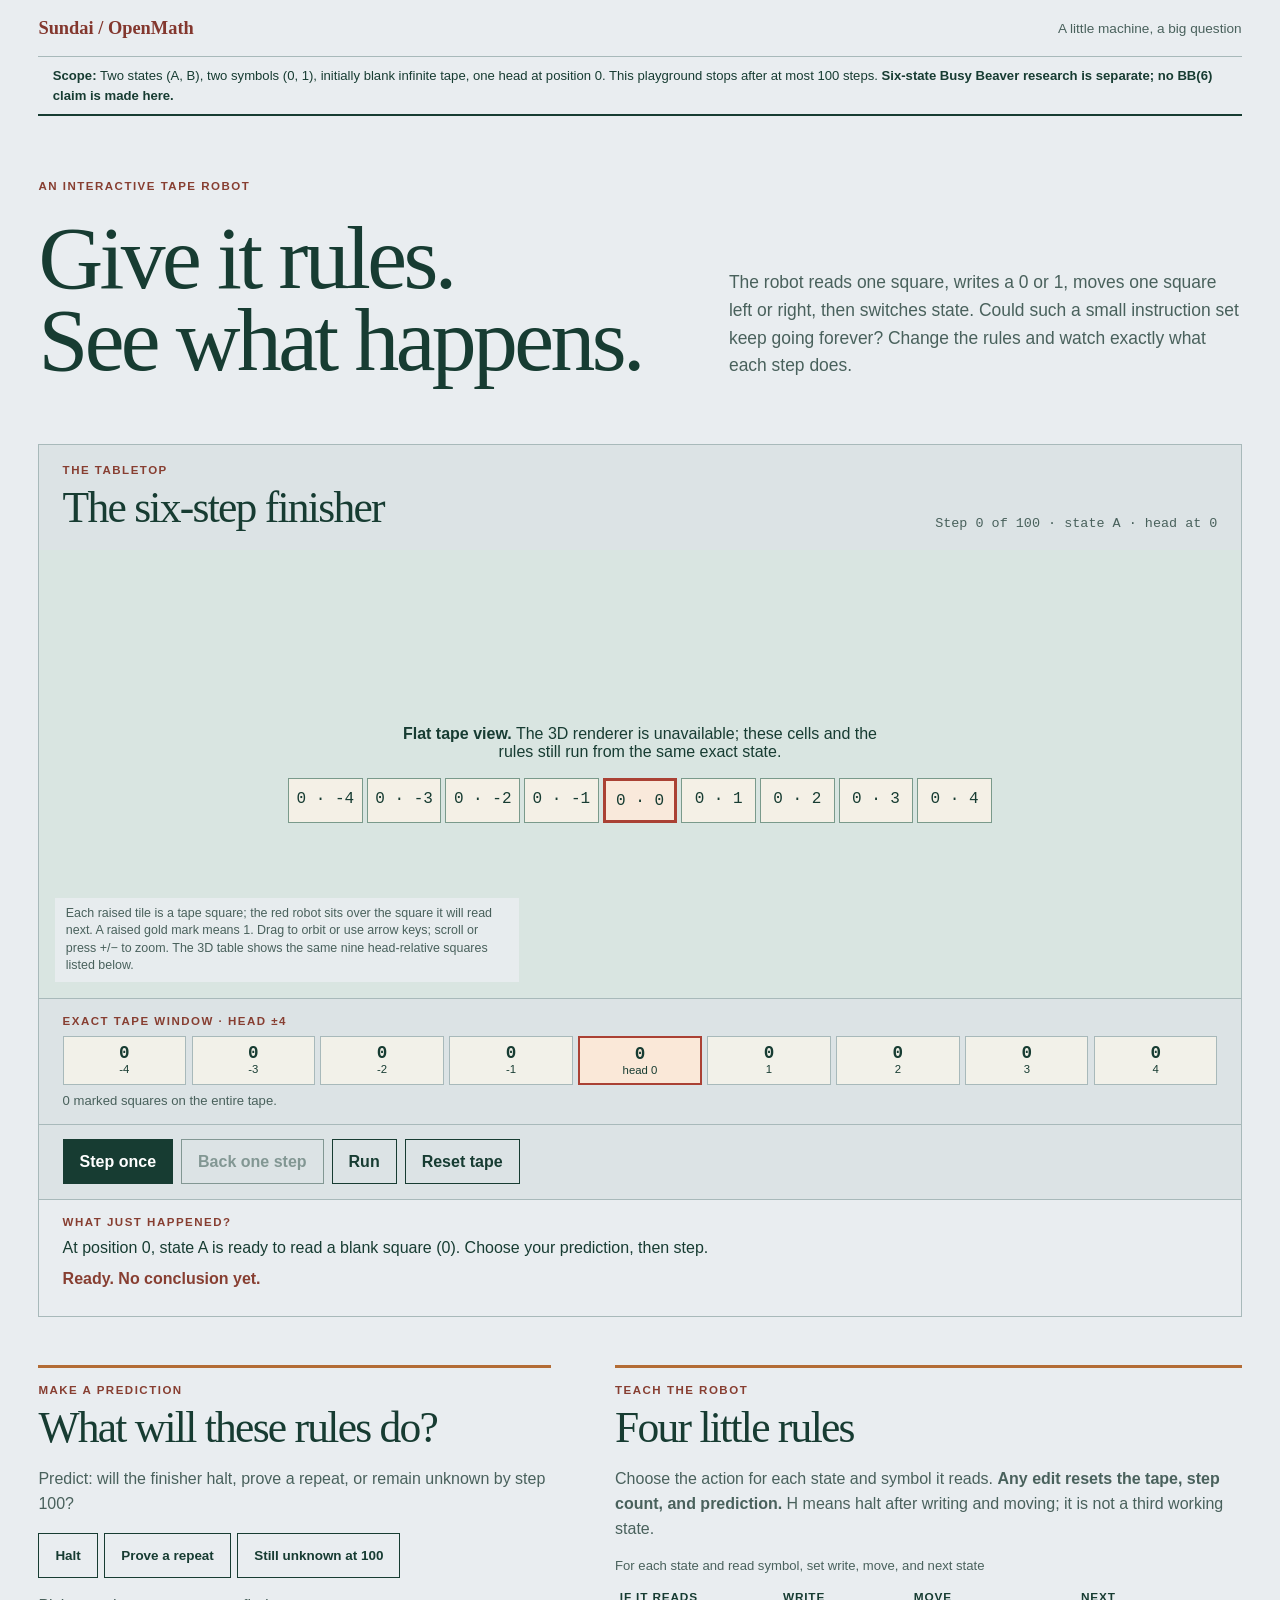
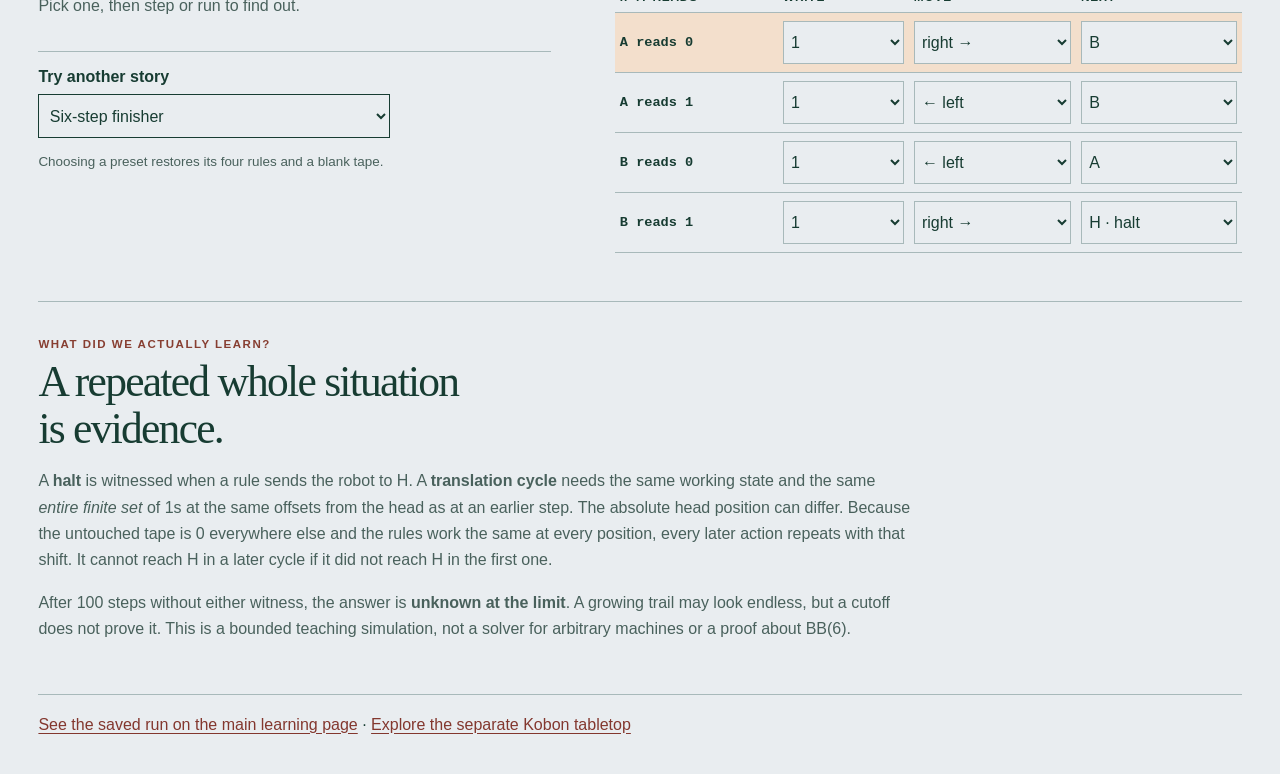
==== site/beaver.html @ aacbca48 "Publish reviewed offline math playground source" ====
<!doctype html>
<html lang="en">
<head>
  <meta charset="utf-8">
  <meta name="viewport" content="width=device-width, initial-scale=1">
  <meta name="color-scheme" content="light">
  <meta name="description" content="An offline, editable two-state Busy Beaver tape robot on a real Three.js tabletop, with exact step-by-step explanations.">
  <title>Busy Beaver · teach a tape robot</title>
  <link rel="stylesheet" href="beaver.css">
</head>
<body>
  <a class="skip" href="#workbench">Skip to the robot</a>
  <main>
    <header class="masthead"><a href="index.html">Sundai / OpenMath</a><span>A little machine, a big question</span></header>
    <div class="scope" role="note"><strong>Scope:</strong> Two states (A, B), two symbols (0, 1), initially blank infinite tape, one head at position 0. This playground stops after at most 100 steps. <strong>Six-state Busy Beaver research is separate; no BB(6) claim is made here.</strong></div>
    <section class="intro" aria-labelledby="pageTitle">
      <p class="eyebrow">An interactive tape robot</p>
      <h1 id="pageTitle">Give it rules.<br>See what happens.</h1>
      <p>The robot reads one square, writes a 0 or 1, moves one square left or right, then switches state. Could such a small instruction set keep going forever? Change the rules and watch exactly what each step does.</p>
    </section>
    <section id="workbench" class="workbench" aria-label="Tape robot workbench">
      <div class="scene-heading"><div><p class="eyebrow">The tabletop</p><h2 id="presetTitle">The six-step finisher</h2></div><p id="stepReadout" class="step-readout" aria-live="polite">Step 0 of 100 · state A · head at 0</p></div>
      <div class="scene"><div id="stage" class="stage" role="img" tabindex="0" aria-label="Three-dimensional tape robot on a tabletop; use arrow keys to orbit or +/− to zoom; the accessible tape immediately below shows exact cell positions"><div id="flatStage" class="flat-stage" role="region" aria-label="Scrollable flat tape window" tabindex="0" hidden><p><strong>Flat tape view.</strong> The 3D renderer is unavailable; these cells and the rules still run from the same exact state.</p><div id="flatTape" class="flat-tape"></div></div><div id="robotBadge" class="robot-badge" aria-hidden="true">STATE A · NEXT 0</div></div><p id="viewNote" class="view-note">Each raised tile is a tape square; the red robot sits over the square it will read next. A raised gold mark means 1. Drag to orbit or use arrow keys; scroll or press +/− to zoom. The 3D table shows the same nine head-relative squares listed below.</p></div>
      <div class="semantic-tape"><p class="eyebrow">Exact tape window · head ±4</p><div id="tape" class="tape" role="group" aria-label="Nine tape squares around the head"></div><p id="tapeSummary" class="tape-summary">0 marked squares on the entire tape.</p></div>
      <div class="control-row" role="group" aria-label="Run controls"><button id="step" type="button">Step once</button><button id="back" type="button" disabled>Back one step</button><button id="run" type="button">Run</button><button id="reset" type="button">Reset tape</button></div>
      <div class="readout" aria-live="polite" aria-atomic="true"><p class="eyebrow">What just happened?</p><p id="narration">At position 0, state A is ready to read a blank square (0). Choose your prediction, then step.</p><p id="outcome" class="outcome">Ready. No conclusion yet.</p><div id="cycleCompare" class="cycle-compare" hidden><p><strong>Compare the whole situation, relative to the head</strong></p><div class="compare-row"><span id="previousLabel"></span><div id="previousTape" class="compare-tape"></div></div><div class="compare-row"><span id="currentLabel"></span><div id="currentTape" class="compare-tape"></div></div><p id="compareDetail"></p></div></div>
    </section>
    <section class="below" aria-label="Predict and edit">
      <div class="lesson"><p class="eyebrow">Make a prediction</p><h2>What will these rules do?</h2><p id="challenge">Predict: will the finisher halt, prove a repeat, or remain unknown by step 100?</p><div class="prediction" role="group" aria-label="Predict the result at or before step 100"><button type="button" data-predict="HALTED">Halt</button><button type="button" data-predict="NONHALTING_BY_TRANSLATION_CYCLE">Prove a repeat</button><button type="button" data-predict="UNKNOWN_AT_LIMIT">Still unknown at 100</button></div><p id="predictionFeedback" aria-live="polite">Pick one, then step or run to find out.</p>
        <div class="presets"><label for="preset">Try another story</label><select id="preset"><option value="halt">Six-step finisher</option><option value="cycle">Wandering blank tape</option><option value="unknown">Growing trail</option><option value="custom" disabled>My edited rules</option></select><p>Choosing a preset restores its four rules and a blank tape.</p></div>
      </div>
      <div class="editor"><p class="eyebrow">Teach the robot</p><h2>Four little rules</h2><p>Choose the action for each state and symbol it reads. <strong>Any edit resets the tape, step count, and prediction.</strong> H means halt after writing and moving; it is not a third working state.</p><div class="rule-table-wrap"><table id="rules"><caption>For each state and read symbol, set write, move, and next state</caption><thead><tr><th scope="col">If it reads</th><th scope="col">Write</th><th scope="col">Move</th><th scope="col">Next</th></tr></thead><tbody id="ruleRows"></tbody></table></div></div>
    </section>
    <section class="explanation" aria-labelledby="meaningTitle"><p class="eyebrow">What did we actually learn?</p><h2 id="meaningTitle">A repeated whole situation is evidence.</h2><p>A <strong>halt</strong> is witnessed when a rule sends the robot to H. A <strong>translation cycle</strong> needs the same working state and the same <em>entire finite set</em> of 1s at the same offsets from the head as at an earlier step. The absolute head position can differ. Because the untouched tape is 0 everywhere else and the rules work the same at every position, every later action repeats with that shift. It cannot reach H in a later cycle if it did not reach H in the first one.</p><p>After 100 steps without either witness, the answer is <strong>unknown at the limit</strong>. A growing trail may look endless, but a cutoff does not prove it. This is a bounded teaching simulation, not a solver for arbitrary machines or a proof about BB(6).</p></section>
    <footer><a href="index.html#busy-beaver">See the saved run on the main learning page</a> · <a href="3d.html">Explore the separate Kobon tabletop</a></footer>
  </main>
  <script src="beaver-core.js"></script>
  <script src="vendor/three.min.js"></script>
  <script src="beaver.js"></script>
</body>
</html>
---- site/beaver.css ----
:root{--paper:#e9edf0;--deep:#d8e0e4;--ink:#173c32;--soft:#49615c;--line:#a8b9ba;--red:#aa4134;--gold:#b36c35;--serif:Palatino,"Palatino Linotype",Georgia,serif;--body:Charter,"Iowan Old Style","Segoe UI",sans-serif;--mono:"SFMono-Regular",Consolas,monospace}
*{box-sizing:border-box}html{color:var(--ink);background:var(--paper);font-family:var(--body)}body{min-width:320px;margin:0}main{width:min(94vw,76rem);margin:auto}button,select{font:inherit;color:inherit}button{min-height:2.8rem;padding:.55rem 1rem;border:1px solid var(--ink);background:transparent;cursor:pointer;font-weight:700}button:hover:not(:disabled),button[aria-pressed=true]{color:var(--paper);background:var(--ink)}button:disabled{opacity:.45;cursor:not-allowed}button:focus-visible,select:focus-visible,a:focus-visible,.stage:focus-visible,.flat-stage:focus-visible{outline:3px solid var(--red);outline-offset:3px}a{color:#83372e;text-underline-offset:.18em}[hidden]{display:none!important}.skip{position:fixed;top:-5rem;z-index:10;padding:.7rem;background:var(--ink);color:white}.skip:focus{top:1rem}h1,h2{margin:0;font-family:var(--serif);font-weight:400;letter-spacing:-.04em}h1{font-size:clamp(3rem,7vw,6.2rem);line-height:.91}h2{font-size:clamp(1.75rem,3.4vw,2.8rem);line-height:1.08}.eyebrow{margin:0 0 .55rem;color:#873e31;font-size:.72rem;font-weight:800;letter-spacing:.13em;text-transform:uppercase}.masthead{display:flex;justify-content:space-between;gap:1rem;align-items:center;padding:1.1rem 0;border-bottom:1px solid var(--line)}.masthead a{font-family:var(--serif);font-size:1.15rem;font-weight:700;text-decoration:none}.masthead span{color:var(--soft);font-size:.85rem}.scope{position:sticky;top:0;z-index:5;padding:.56rem .9rem;border-bottom:2px solid var(--ink);background:#e9edf0f5;font-size:.82rem;line-height:1.5}.intro{display:grid;grid-template-columns:1.1fr .9fr;align-items:end;gap:1rem 4rem;padding:clamp(2rem,5vw,4.5rem) 0}.intro .eyebrow{grid-column:1/-1}.intro p:last-child{max-width:33rem;margin:0;color:var(--soft);font-size:1.09rem;line-height:1.6}.workbench{border:1px solid var(--line);background:#dce3e5}.scene-heading{display:flex;justify-content:space-between;align-items:end;gap:1rem;padding:1.15rem 1.45rem}.step-readout{margin:0;color:var(--soft);font-family:var(--mono);font-size:.84rem;text-align:right}.scene{position:relative}.stage{position:relative;height:clamp(17rem,37vw,28rem);overflow:hidden;background:#e3e8e7}.stage canvas{display:block;width:100%;height:100%}.view-note{position:absolute;bottom:1rem;left:1rem;max-width:29rem;margin:0;padding:.45rem .65rem;background:#e9edf0e9;color:var(--soft);font-size:.78rem;line-height:1.4;pointer-events:none}.flat-stage{overflow-x:auto;display:flex;flex-direction:column;justify-content:center;min-height:100%;padding:1.2rem;background:#d9e5e1}.flat-stage p{max-width:30rem;margin:0 auto 1.1rem;text-align:center}.flat-tape{display:grid;grid-template-columns:repeat(9,minmax(2.25rem,1fr));min-width:26rem;gap:.24rem;max-width:44rem;width:100%;margin:0 auto}.flat-cell{padding:.65rem .12rem;border:1px solid #7a9a8b;background:#f4f0e6;font-family:var(--mono);text-align:center}.flat-cell.head{border:3px solid var(--red);background:#f9e9db}.semantic-tape{padding:1rem 1.45rem;border-top:1px solid var(--line)}.tape{display:grid;grid-template-columns:repeat(9,minmax(0,1fr));gap:.35rem}.tape-cell{min-width:0;padding:.42rem .1rem;border:1px solid var(--line);background:#f2f1e9;text-align:center}.tape-cell.is-head{border:2px solid var(--red);background:#fae8d8}.tape-cell strong{display:block;font-family:var(--mono);font-size:1.1rem}.tape-cell small{display:block;white-space:nowrap;font-size:.71rem}.tape-summary{margin:.5rem 0 0;color:var(--soft);font-size:.82rem}.control-row{display:flex;flex-wrap:wrap;gap:.5rem;padding:.9rem 1.45rem;border-top:1px solid var(--line)}.control-row #step{background:var(--ink);color:white}.control-row #step:hover:not(:disabled){background:#315e47}.readout{padding:1rem 1.45rem 1.15rem;border-top:1px solid var(--line);background:#e9edf0}.readout p:not(.eyebrow){max-width:62rem;margin:.35rem 0;line-height:1.55}.outcome{font-weight:700;color:#873e31}.below{display:grid;grid-template-columns:.9fr 1.1fr;gap:clamp(2rem,5vw,5rem);padding:3rem 0}.lesson,.editor{min-width:0;border-top:3px solid var(--gold);padding-top:1rem}.lesson>p:not(.eyebrow),.editor>p:not(.eyebrow),.presets p{color:var(--soft);line-height:1.55}.prediction{display:flex;flex-wrap:wrap;gap:.4rem}.prediction button{font-size:.84rem}.presets{margin-top:2rem;padding:1rem 0;border-top:1px solid var(--line)}.presets label{display:block;margin-bottom:.5rem;font-weight:700}.presets select{width:min(100%,22rem);min-height:2.8rem;padding:.4rem;border:1px solid var(--ink);background:var(--paper)}.presets p{font-size:.84rem}.rule-table-wrap{overflow-x:auto}table{width:100%;border-collapse:collapse;min-width:26rem}caption{margin-bottom:.55rem;text-align:left;color:var(--soft);font-size:.82rem}th,td{padding:.5rem .3rem;border-bottom:1px solid var(--line);text-align:left}thead th{font-size:.74rem;letter-spacing:.07em;text-transform:uppercase}tbody th{white-space:nowrap;font-family:var(--mono);font-size:.85rem}tr.active-rule{background:#f3dfcc}td select{width:100%;min-width:3.8rem;min-height:2.7rem;padding:.2rem;border:1px solid var(--line);background:var(--paper)}.explanation{padding:2.2rem 0;border-top:1px solid var(--line)}.explanation h2{max-width:28rem}.explanation p:not(.eyebrow){max-width:55rem;color:var(--soft);line-height:1.65}footer{padding:1.3rem 0 2.5rem;border-top:1px solid var(--line)}
@media(max-width:750px){.scope{position:static}.intro,.below{grid-template-columns:1fr}.intro .eyebrow{grid-column:auto}.intro{gap:1rem}.scene-heading{align-items:start;flex-direction:column}.step-readout{text-align:left}.stage{height:19rem}.view-note{position:static;max-width:none;margin:0;padding:.75rem .85rem;background:#e9edf0;font-size:.78rem;pointer-events:auto}.tape{gap:.15rem}.tape-cell small{font-size:.58rem}.semantic-tape,.scene-heading,.control-row,.readout{padding-left:.85rem;padding-right:.85rem}.below{padding:2rem 0}.scope{font-size:.72rem}}
@media(max-width:380px){.tape-cell small{font-size:.51rem}.tape-cell strong{font-size:.91rem}.flat-cell{font-size:.8rem}}
@media(prefers-reduced-motion:reduce){*,*::before,*::after{animation-duration:.01ms!important;transition-duration:.01ms!important;scroll-behavior:auto!important}}

.robot-badge{position:absolute;top:.8rem;right:.85rem;padding:.52rem .72rem;border:2px solid var(--red);background:#f6eee5ed;color:#763128;font-family:var(--mono);font-size:.91rem;font-weight:800;letter-spacing:.03em;pointer-events:none}.cycle-compare{margin-top:1rem;padding:1rem;border:1px solid var(--line);background:#dce8e3}.cycle-compare>p{margin:.1rem 0 .7rem!important}.compare-row{display:grid;grid-template-columns:minmax(10rem,1fr) 1.3fr;align-items:center;gap:.5rem;margin:.35rem 0}.compare-row>span{font-family:var(--mono);font-size:.8rem;font-weight:700}.compare-tape{display:grid;grid-template-columns:repeat(9,1fr);gap:.15rem}.compare-tape span{padding:.32rem .1rem;border:1px solid #91afa3;background:#f5f1e8;font-family:var(--mono);text-align:center}.compare-tape .compare-head{border:2px solid var(--red);background:#f7dfca}.cycle-compare #compareDetail{margin:.8rem 0 0!important;color:var(--soft);font-size:.9rem;line-height:1.45}@media(max-width:640px){.compare-row{grid-template-columns:1fr}.robot-badge{font-size:.72rem}.view-note{max-width:none}}
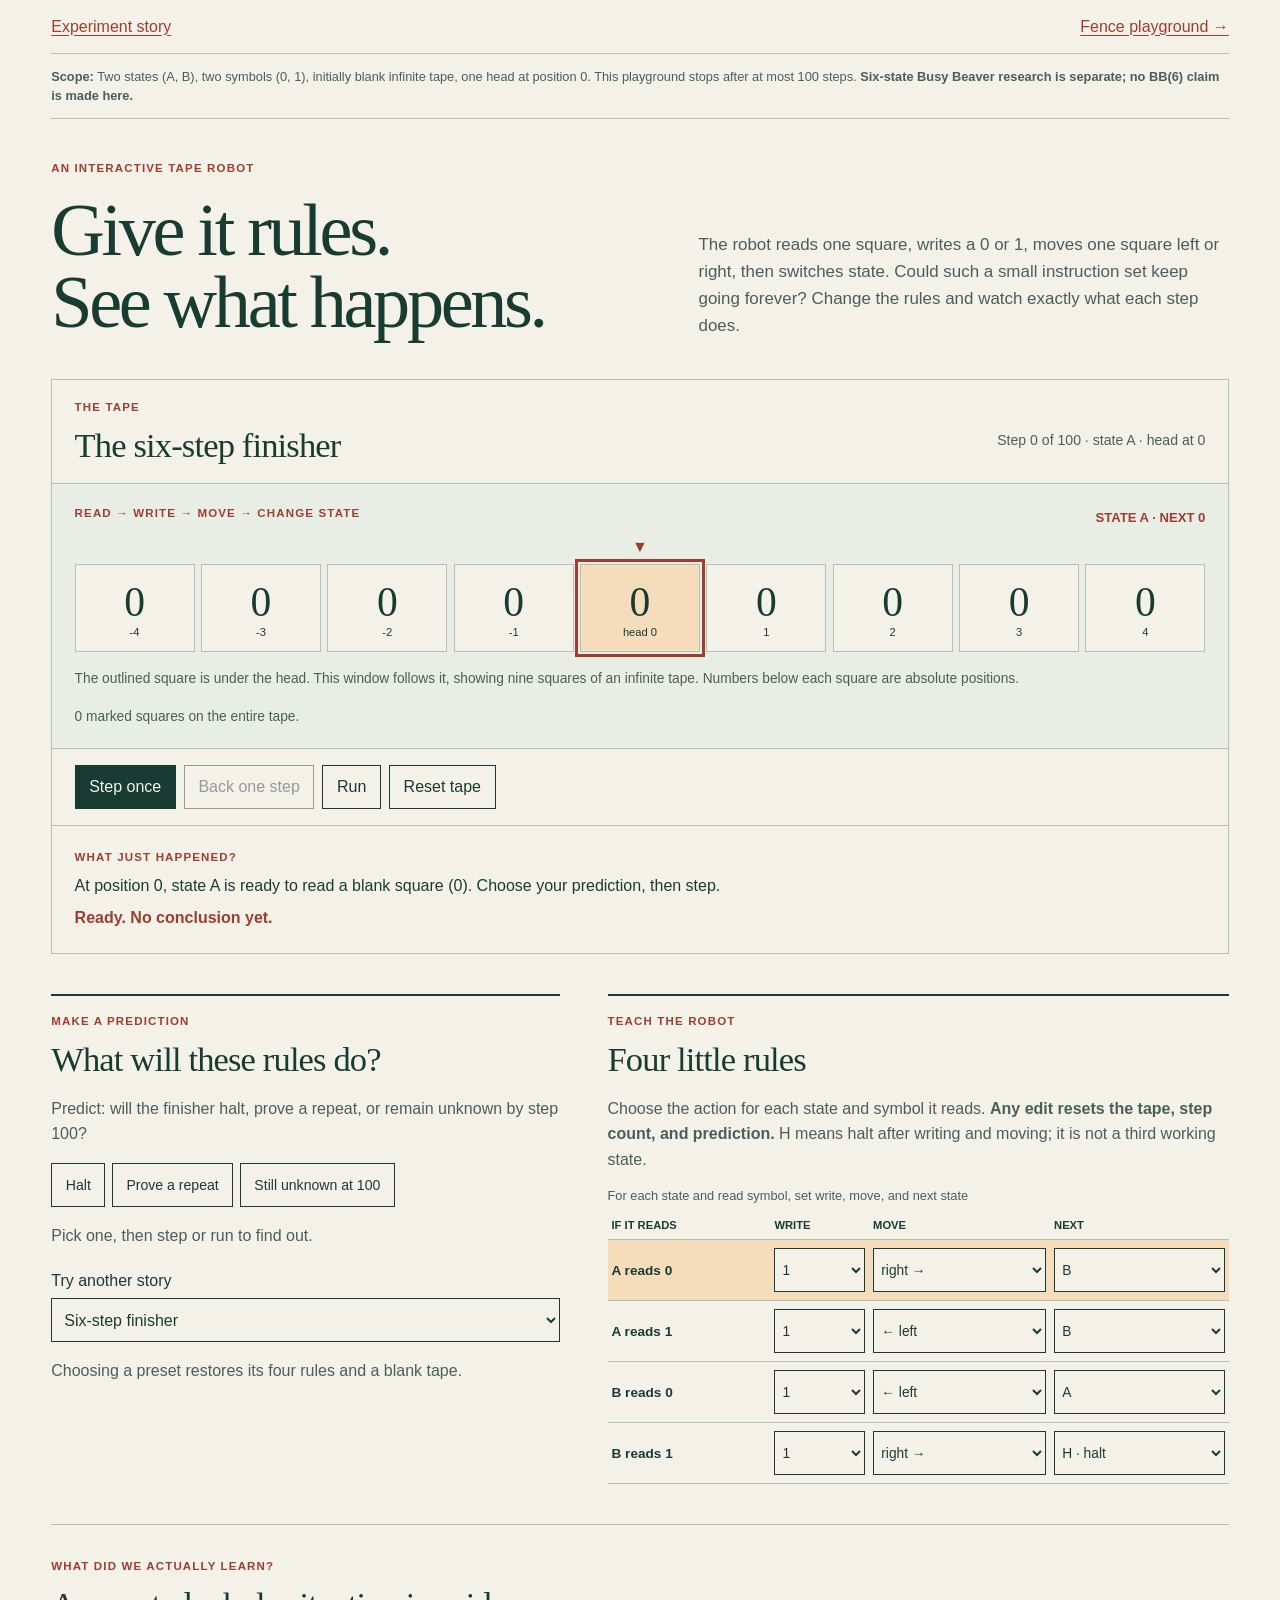
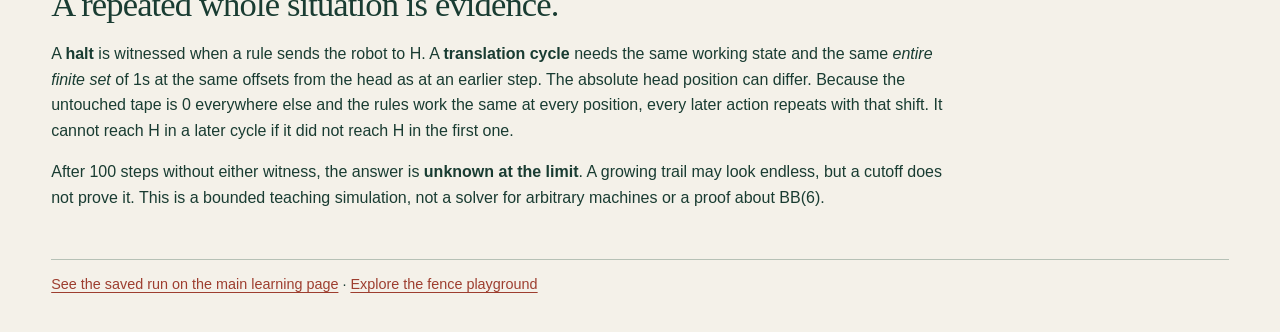
==== commit 4f43773b: "Build offline 2D fence and tape playgrounds" ====
--- a/site/beaver.html
+++ b/site/beaver.html
@@ -4,14 +4,15 @@
   <meta charset="utf-8">
   <meta name="viewport" content="width=device-width, initial-scale=1">
   <meta name="color-scheme" content="light">
-  <meta name="description" content="An offline, editable two-state Busy Beaver tape robot on a real Three.js tabletop, with exact step-by-step explanations.">
+  <meta name="description" content="An offline, editable two-state Busy Beaver tape robot on a flat tape, with exact step-by-step explanations.">
   <title>Busy Beaver · teach a tape robot</title>
+  <link rel="stylesheet" href="playground.css">
   <link rel="stylesheet" href="beaver.css">
 </head>
 <body>
   <a class="skip" href="#workbench">Skip to the robot</a>
   <main>
-    <header class="masthead"><a href="index.html">Sundai / OpenMath</a><span>A little machine, a big question</span></header>
+    <nav class="page-nav" aria-label="Explore the project"><a href="index.html">Experiment story</a><a href="fences.html">Fence playground →</a></nav><noscript><p class="notice">JavaScript is needed to run the tape and edit rules. No simulation has run.</p></noscript>
     <div class="scope" role="note"><strong>Scope:</strong> Two states (A, B), two symbols (0, 1), initially blank infinite tape, one head at position 0. This playground stops after at most 100 steps. <strong>Six-state Busy Beaver research is separate; no BB(6) claim is made here.</strong></div>
     <section class="intro" aria-labelledby="pageTitle">
       <p class="eyebrow">An interactive tape robot</p>
@@ -19,9 +20,8 @@
       <p>The robot reads one square, writes a 0 or 1, moves one square left or right, then switches state. Could such a small instruction set keep going forever? Change the rules and watch exactly what each step does.</p>
     </section>
     <section id="workbench" class="workbench" aria-label="Tape robot workbench">
-      <div class="scene-heading"><div><p class="eyebrow">The tabletop</p><h2 id="presetTitle">The six-step finisher</h2></div><p id="stepReadout" class="step-readout" aria-live="polite">Step 0 of 100 · state A · head at 0</p></div>
-      <div class="scene"><div id="stage" class="stage" role="img" tabindex="0" aria-label="Three-dimensional tape robot on a tabletop; use arrow keys to orbit or +/− to zoom; the accessible tape immediately below shows exact cell positions"><div id="flatStage" class="flat-stage" role="region" aria-label="Scrollable flat tape window" tabindex="0" hidden><p><strong>Flat tape view.</strong> The 3D renderer is unavailable; these cells and the rules still run from the same exact state.</p><div id="flatTape" class="flat-tape"></div></div><div id="robotBadge" class="robot-badge" aria-hidden="true">STATE A · NEXT 0</div></div><p id="viewNote" class="view-note">Each raised tile is a tape square; the red robot sits over the square it will read next. A raised gold mark means 1. Drag to orbit or use arrow keys; scroll or press +/− to zoom. The 3D table shows the same nine head-relative squares listed below.</p></div>
-      <div class="semantic-tape"><p class="eyebrow">Exact tape window · head ±4</p><div id="tape" class="tape" role="group" aria-label="Nine tape squares around the head"></div><p id="tapeSummary" class="tape-summary">0 marked squares on the entire tape.</p></div>
+      <div class="scene-heading"><div><p class="eyebrow">The tape</p><h2 id="presetTitle">The six-step finisher</h2></div><p id="stepReadout" class="step-readout" aria-live="polite">Step 0 of 100 · state A · head at 0</p></div>
+      <div class="semantic-tape"><div class="tape-heading"><p class="eyebrow">Read → write → move → change state</p><p id="robotBadge" class="robot-badge">STATE A · NEXT 0</p></div><div id="tape" class="tape" role="group" aria-label="Nine tape squares around the head"></div><p id="viewNote" class="view-note">The outlined square is under the head. This window follows it, showing nine squares of an infinite tape. Numbers below each square are absolute positions.</p><p id="tapeSummary" class="tape-summary">0 marked squares on the entire tape.</p></div>
       <div class="control-row" role="group" aria-label="Run controls"><button id="step" type="button">Step once</button><button id="back" type="button" disabled>Back one step</button><button id="run" type="button">Run</button><button id="reset" type="button">Reset tape</button></div>
       <div class="readout" aria-live="polite" aria-atomic="true"><p class="eyebrow">What just happened?</p><p id="narration">At position 0, state A is ready to read a blank square (0). Choose your prediction, then step.</p><p id="outcome" class="outcome">Ready. No conclusion yet.</p><div id="cycleCompare" class="cycle-compare" hidden><p><strong>Compare the whole situation, relative to the head</strong></p><div class="compare-row"><span id="previousLabel"></span><div id="previousTape" class="compare-tape"></div></div><div class="compare-row"><span id="currentLabel"></span><div id="currentTape" class="compare-tape"></div></div><p id="compareDetail"></p></div></div>
     </section>
@@ -32,10 +32,9 @@
       <div class="editor"><p class="eyebrow">Teach the robot</p><h2>Four little rules</h2><p>Choose the action for each state and symbol it reads. <strong>Any edit resets the tape, step count, and prediction.</strong> H means halt after writing and moving; it is not a third working state.</p><div class="rule-table-wrap"><table id="rules"><caption>For each state and read symbol, set write, move, and next state</caption><thead><tr><th scope="col">If it reads</th><th scope="col">Write</th><th scope="col">Move</th><th scope="col">Next</th></tr></thead><tbody id="ruleRows"></tbody></table></div></div>
     </section>
     <section class="explanation" aria-labelledby="meaningTitle"><p class="eyebrow">What did we actually learn?</p><h2 id="meaningTitle">A repeated whole situation is evidence.</h2><p>A <strong>halt</strong> is witnessed when a rule sends the robot to H. A <strong>translation cycle</strong> needs the same working state and the same <em>entire finite set</em> of 1s at the same offsets from the head as at an earlier step. The absolute head position can differ. Because the untouched tape is 0 everywhere else and the rules work the same at every position, every later action repeats with that shift. It cannot reach H in a later cycle if it did not reach H in the first one.</p><p>After 100 steps without either witness, the answer is <strong>unknown at the limit</strong>. A growing trail may look endless, but a cutoff does not prove it. This is a bounded teaching simulation, not a solver for arbitrary machines or a proof about BB(6).</p></section>
-    <footer><a href="index.html#busy-beaver">See the saved run on the main learning page</a> · <a href="3d.html">Explore the separate Kobon tabletop</a></footer>
+    <footer><a href="index.html#busy-beaver">See the saved run on the main learning page</a> · <a href="fences.html">Explore the fence playground</a></footer>
   </main>
   <script src="beaver-core.js"></script>
-  <script src="vendor/three.min.js"></script>
   <script src="beaver.js"></script>
 </body>
 </html>
--- a/site/playground.css
+++ b/site/playground.css
@@ -0,0 +1,46 @@
+:root {
+  --paper: #f4f1e9;
+  --board: #e8eee6;
+  --ink: #193c32;
+  --soft: #496057;
+  --line: #b6c1b6;
+  --red: #9d3e2f;
+  --gold: #e4b46f;
+  --serif: Palatino, "Palatino Linotype", Georgia, serif;
+  --body: Charter, "Iowan Old Style", "Trebuchet MS", sans-serif;
+}
+* { box-sizing: border-box; }
+html { background: var(--paper); color: var(--ink); font-family: var(--body); }
+body { margin: 0; min-width: 320px; }
+main { width: min(92vw, 78rem); margin: auto; }
+a { color: var(--red); text-underline-offset: .2em; }
+button, select, input { font: inherit; color: inherit; }
+button, select { min-height: 44px; border: 1px solid var(--ink); background: var(--paper); }
+button { padding: .55rem .85rem; cursor: pointer; }
+button:hover:not(:disabled), button[aria-pressed="true"] { color: var(--paper); background: var(--ink); }
+button:disabled { opacity: .45; cursor: not-allowed; }
+:focus-visible { outline: 3px solid var(--red); outline-offset: 4px; }
+[hidden] { display: none !important; }
+h1, h2, h3 { font-family: var(--serif); font-weight: 400; margin: 0; }
+h1 { font-size: clamp(2.8rem, 5.8vw, 5.2rem); line-height: .98; letter-spacing: -.045em; }
+h2 { font-size: clamp(1.5rem, 2.7vw, 2.25rem); line-height: 1.15; letter-spacing: -.025em; }
+h3 { font-size: 1.4rem; }
+p { line-height: 1.6; }
+.eyebrow { color: var(--red); font-size: .72rem; font-weight: 700; letter-spacing: .1em; text-transform: uppercase; margin: 0 0 .6rem; }
+.page-nav { display: flex; justify-content: space-between; gap: 1rem; padding: 1.1rem 0; border-bottom: 1px solid var(--line); }
+.page-head, .intro { display: grid; grid-template-columns: 1.1fr 1fr; gap: 2rem 4rem; align-items: end; padding: 2.5rem 0; }
+.deck, .intro > p:last-child { max-width: 34rem; margin: 0; color: var(--soft); font-size: 1.06rem; }
+.button-row { display: flex; flex-wrap: wrap; gap: .5rem; }
+.hint, .source-note { color: var(--soft); font-size: .88rem; }
+.notice { padding: 1rem; border: 1px solid var(--red); }
+.skip, .skip-link { position: fixed; top: .5rem; transform: translateY(-200%); left: 1rem; z-index: 10; background: var(--ink); color: var(--paper); padding: .8rem; }
+.skip:focus, .skip-link:focus { transform: none; }
+footer { border-top: 1px solid var(--line); padding: 1rem 0 2.5rem; font-size: .9rem; }
+footer p { color: var(--soft); }
+@media(max-width: 760px) {
+  .page-head, .intro { grid-template-columns: 1fr; gap: 1.25rem; padding: 2rem 0; }
+  main { width: 92vw; }
+}
+@media(prefers-reduced-motion: reduce) {
+  *, *::before, *::after { animation-duration: .01ms !important; transition-duration: .01ms !important; scroll-behavior: auto !important; }
+}
--- a/site/beaver.css
+++ b/site/beaver.css
@@ -1,7 +1,62 @@
-:root{--paper:#e9edf0;--deep:#d8e0e4;--ink:#173c32;--soft:#49615c;--line:#a8b9ba;--red:#aa4134;--gold:#b36c35;--serif:Palatino,"Palatino Linotype",Georgia,serif;--body:Charter,"Iowan Old Style","Segoe UI",sans-serif;--mono:"SFMono-Regular",Consolas,monospace}
-*{box-sizing:border-box}html{color:var(--ink);background:var(--paper);font-family:var(--body)}body{min-width:320px;margin:0}main{width:min(94vw,76rem);margin:auto}button,select{font:inherit;color:inherit}button{min-height:2.8rem;padding:.55rem 1rem;border:1px solid var(--ink);background:transparent;cursor:pointer;font-weight:700}button:hover:not(:disabled),button[aria-pressed=true]{color:var(--paper);background:var(--ink)}button:disabled{opacity:.45;cursor:not-allowed}button:focus-visible,select:focus-visible,a:focus-visible,.stage:focus-visible,.flat-stage:focus-visible{outline:3px solid var(--red);outline-offset:3px}a{color:#83372e;text-underline-offset:.18em}[hidden]{display:none!important}.skip{position:fixed;top:-5rem;z-index:10;padding:.7rem;background:var(--ink);color:white}.skip:focus{top:1rem}h1,h2{margin:0;font-family:var(--serif);font-weight:400;letter-spacing:-.04em}h1{font-size:clamp(3rem,7vw,6.2rem);line-height:.91}h2{font-size:clamp(1.75rem,3.4vw,2.8rem);line-height:1.08}.eyebrow{margin:0 0 .55rem;color:#873e31;font-size:.72rem;font-weight:800;letter-spacing:.13em;text-transform:uppercase}.masthead{display:flex;justify-content:space-between;gap:1rem;align-items:center;padding:1.1rem 0;border-bottom:1px solid var(--line)}.masthead a{font-family:var(--serif);font-size:1.15rem;font-weight:700;text-decoration:none}.masthead span{color:var(--soft);font-size:.85rem}.scope{position:sticky;top:0;z-index:5;padding:.56rem .9rem;border-bottom:2px solid var(--ink);background:#e9edf0f5;font-size:.82rem;line-height:1.5}.intro{display:grid;grid-template-columns:1.1fr .9fr;align-items:end;gap:1rem 4rem;padding:clamp(2rem,5vw,4.5rem) 0}.intro .eyebrow{grid-column:1/-1}.intro p:last-child{max-width:33rem;margin:0;color:var(--soft);font-size:1.09rem;line-height:1.6}.workbench{border:1px solid var(--line);background:#dce3e5}.scene-heading{display:flex;justify-content:space-between;align-items:end;gap:1rem;padding:1.15rem 1.45rem}.step-readout{margin:0;color:var(--soft);font-family:var(--mono);font-size:.84rem;text-align:right}.scene{position:relative}.stage{position:relative;height:clamp(17rem,37vw,28rem);overflow:hidden;background:#e3e8e7}.stage canvas{display:block;width:100%;height:100%}.view-note{position:absolute;bottom:1rem;left:1rem;max-width:29rem;margin:0;padding:.45rem .65rem;background:#e9edf0e9;color:var(--soft);font-size:.78rem;line-height:1.4;pointer-events:none}.flat-stage{overflow-x:auto;display:flex;flex-direction:column;justify-content:center;min-height:100%;padding:1.2rem;background:#d9e5e1}.flat-stage p{max-width:30rem;margin:0 auto 1.1rem;text-align:center}.flat-tape{display:grid;grid-template-columns:repeat(9,minmax(2.25rem,1fr));min-width:26rem;gap:.24rem;max-width:44rem;width:100%;margin:0 auto}.flat-cell{padding:.65rem .12rem;border:1px solid #7a9a8b;background:#f4f0e6;font-family:var(--mono);text-align:center}.flat-cell.head{border:3px solid var(--red);background:#f9e9db}.semantic-tape{padding:1rem 1.45rem;border-top:1px solid var(--line)}.tape{display:grid;grid-template-columns:repeat(9,minmax(0,1fr));gap:.35rem}.tape-cell{min-width:0;padding:.42rem .1rem;border:1px solid var(--line);background:#f2f1e9;text-align:center}.tape-cell.is-head{border:2px solid var(--red);background:#fae8d8}.tape-cell strong{display:block;font-family:var(--mono);font-size:1.1rem}.tape-cell small{display:block;white-space:nowrap;font-size:.71rem}.tape-summary{margin:.5rem 0 0;color:var(--soft);font-size:.82rem}.control-row{display:flex;flex-wrap:wrap;gap:.5rem;padding:.9rem 1.45rem;border-top:1px solid var(--line)}.control-row #step{background:var(--ink);color:white}.control-row #step:hover:not(:disabled){background:#315e47}.readout{padding:1rem 1.45rem 1.15rem;border-top:1px solid var(--line);background:#e9edf0}.readout p:not(.eyebrow){max-width:62rem;margin:.35rem 0;line-height:1.55}.outcome{font-weight:700;color:#873e31}.below{display:grid;grid-template-columns:.9fr 1.1fr;gap:clamp(2rem,5vw,5rem);padding:3rem 0}.lesson,.editor{min-width:0;border-top:3px solid var(--gold);padding-top:1rem}.lesson>p:not(.eyebrow),.editor>p:not(.eyebrow),.presets p{color:var(--soft);line-height:1.55}.prediction{display:flex;flex-wrap:wrap;gap:.4rem}.prediction button{font-size:.84rem}.presets{margin-top:2rem;padding:1rem 0;border-top:1px solid var(--line)}.presets label{display:block;margin-bottom:.5rem;font-weight:700}.presets select{width:min(100%,22rem);min-height:2.8rem;padding:.4rem;border:1px solid var(--ink);background:var(--paper)}.presets p{font-size:.84rem}.rule-table-wrap{overflow-x:auto}table{width:100%;border-collapse:collapse;min-width:26rem}caption{margin-bottom:.55rem;text-align:left;color:var(--soft);font-size:.82rem}th,td{padding:.5rem .3rem;border-bottom:1px solid var(--line);text-align:left}thead th{font-size:.74rem;letter-spacing:.07em;text-transform:uppercase}tbody th{white-space:nowrap;font-family:var(--mono);font-size:.85rem}tr.active-rule{background:#f3dfcc}td select{width:100%;min-width:3.8rem;min-height:2.7rem;padding:.2rem;border:1px solid var(--line);background:var(--paper)}.explanation{padding:2.2rem 0;border-top:1px solid var(--line)}.explanation h2{max-width:28rem}.explanation p:not(.eyebrow){max-width:55rem;color:var(--soft);line-height:1.65}footer{padding:1.3rem 0 2.5rem;border-top:1px solid var(--line)}
-@media(max-width:750px){.scope{position:static}.intro,.below{grid-template-columns:1fr}.intro .eyebrow{grid-column:auto}.intro{gap:1rem}.scene-heading{align-items:start;flex-direction:column}.step-readout{text-align:left}.stage{height:19rem}.view-note{position:static;max-width:none;margin:0;padding:.75rem .85rem;background:#e9edf0;font-size:.78rem;pointer-events:auto}.tape{gap:.15rem}.tape-cell small{font-size:.58rem}.semantic-tape,.scene-heading,.control-row,.readout{padding-left:.85rem;padding-right:.85rem}.below{padding:2rem 0}.scope{font-size:.72rem}}
-@media(max-width:380px){.tape-cell small{font-size:.51rem}.tape-cell strong{font-size:.91rem}.flat-cell{font-size:.8rem}}
-@media(prefers-reduced-motion:reduce){*,*::before,*::after{animation-duration:.01ms!important;transition-duration:.01ms!important;scroll-behavior:auto!important}}
-
-.robot-badge{position:absolute;top:.8rem;right:.85rem;padding:.52rem .72rem;border:2px solid var(--red);background:#f6eee5ed;color:#763128;font-family:var(--mono);font-size:.91rem;font-weight:800;letter-spacing:.03em;pointer-events:none}.cycle-compare{margin-top:1rem;padding:1rem;border:1px solid var(--line);background:#dce8e3}.cycle-compare>p{margin:.1rem 0 .7rem!important}.compare-row{display:grid;grid-template-columns:minmax(10rem,1fr) 1.3fr;align-items:center;gap:.5rem;margin:.35rem 0}.compare-row>span{font-family:var(--mono);font-size:.8rem;font-weight:700}.compare-tape{display:grid;grid-template-columns:repeat(9,1fr);gap:.15rem}.compare-tape span{padding:.32rem .1rem;border:1px solid #91afa3;background:#f5f1e8;font-family:var(--mono);text-align:center}.compare-tape .compare-head{border:2px solid var(--red);background:#f7dfca}.cycle-compare #compareDetail{margin:.8rem 0 0!important;color:var(--soft);font-size:.9rem;line-height:1.45}@media(max-width:640px){.compare-row{grid-template-columns:1fr}.robot-badge{font-size:.72rem}.view-note{max-width:none}}
+.scope { position: static; color: var(--soft); font-size: .8rem; padding: .8rem 0; border-bottom: 1px solid var(--line); line-height: 1.5; }
+.intro .eyebrow { grid-column: 1 / -1; margin-bottom: -1rem; }
+.workbench { border: 1px solid var(--line); }
+.scene-heading { display: flex; justify-content: space-between; gap: 1rem; align-items: end; padding: 1.1rem 1.4rem; }
+.step-readout { color: var(--soft); font-size: .88rem; }
+.semantic-tape { background: var(--board); padding: 1.25rem 1.4rem; border-top: 1px solid var(--line); }
+.tape-heading { display: flex; align-items: center; justify-content: space-between; gap: 1rem; margin-bottom: 2rem; }
+.robot-badge { margin: 0; font-size: .82rem; color: var(--red); font-weight: 700; }
+.tape { display: grid; grid-template-columns: repeat(9, minmax(0, 1fr)); gap: .4rem; }
+.tape-cell { position: relative; padding: .8rem 0; border: 1px solid var(--line); background: var(--paper); text-align: center; min-width: 0; }
+.tape-cell strong { font-family: var(--serif); font-size: clamp(1.3rem, 3.5vw, 2.6rem); font-weight: 400; display: block; }
+.tape-cell small { display: block; font-size: .7rem; }
+.tape-cell.is-head { outline: 3px solid var(--red); outline-offset: 2px; background: #f5ddbb; }
+.tape-cell.is-head::before { content: '▼'; position: absolute; top: -1.7rem; left: calc(50% - .5rem); color: var(--red); }
+.view-note, .tape-summary { color: var(--soft); font-size: .86rem; margin: 1rem 0 0; }
+.control-row { display: flex; flex-wrap: wrap; gap: .5rem; padding: 1rem 1.4rem; border-top: 1px solid var(--line); }
+#step { background: var(--ink); color: var(--paper); }
+.readout { padding: 1rem 1.4rem; border-top: 1px solid var(--line); }
+.readout p { max-width: 65rem; margin: .4rem 0; }
+.outcome { color: var(--red); font-weight: 700; }
+.below { display: grid; grid-template-columns: .9fr 1.1fr; gap: 3rem; padding: 2.5rem 0; }
+.lesson, .editor { min-width: 0; border-top: 2px solid var(--ink); padding-top: 1rem; }
+.lesson > p:not(.eyebrow), .editor > p:not(.eyebrow), .presets p { color: var(--soft); }
+.prediction { display: flex; flex-wrap: wrap; gap: .4rem; }
+.prediction button { font-size: .88rem; }
+.presets { margin-top: 1.5rem; }
+.presets label { display: block; margin-bottom: .5rem; }
+.presets select { width: 100%; padding: .5rem; }
+.rule-table-wrap { overflow-x: auto; }
+table { width: 100%; border-collapse: collapse; }
+caption { text-align: left; font-size: .8rem; margin-bottom: .5rem; color: var(--soft); }
+th, td { padding: .5rem .25rem; text-align: left; border-bottom: 1px solid var(--line); }
+thead th { font-size: .7rem; text-transform: uppercase; }
+tbody th { font-size: .85rem; white-space: nowrap; }
+td select { width: 100%; padding: .2rem; font-size: .86rem; }
+.active-rule { background: #f5ddbb; }
+.explanation { padding: 2rem 0; border-top: 1px solid var(--line); }
+.explanation p { max-width: 56rem; }
+.cycle-compare { margin: 1rem 0; padding: 1rem; background: var(--board); }
+.compare-row { display: grid; grid-template-columns: 1fr 1fr; gap: 1rem; align-items: center; margin: .7rem 0; }
+.compare-row > span { font-size: .88rem; }
+.compare-tape { display: grid; grid-template-columns: repeat(9, minmax(0, 1fr)); gap: .2rem; }
+.compare-tape span { border: 1px solid var(--line); text-align: center; padding: .35rem 0; background: var(--paper); }
+.compare-head { outline: 2px solid var(--red); }
+@media(max-width: 760px) {
+  .below { grid-template-columns: 1fr; gap: 2rem; }
+  .scene-heading { align-items: start; flex-direction: column; }
+  .scene-heading, .semantic-tape, .control-row, .readout { padding-left: .8rem; padding-right: .8rem; }
+  .step-readout { margin: 0; }
+  .intro .eyebrow { grid-column: auto; }
+  .tape { gap: .2rem; }
+  .tape-cell small { font-size: .58rem; }
+  .tape-heading { align-items: start; flex-direction: column; gap: .2rem; }
+  .compare-row { grid-template-columns: 1fr; gap: .5rem; }
+  .cycle-compare { padding: .7rem; }
+}
+@media(max-width: 380px) {
+  tbody th, td select { font-size: .72rem; }
+  td select { padding: 0; }
+  th, td { padding-inline: .1rem; }
+  .tape-cell small { font-size: .5rem; }
+}
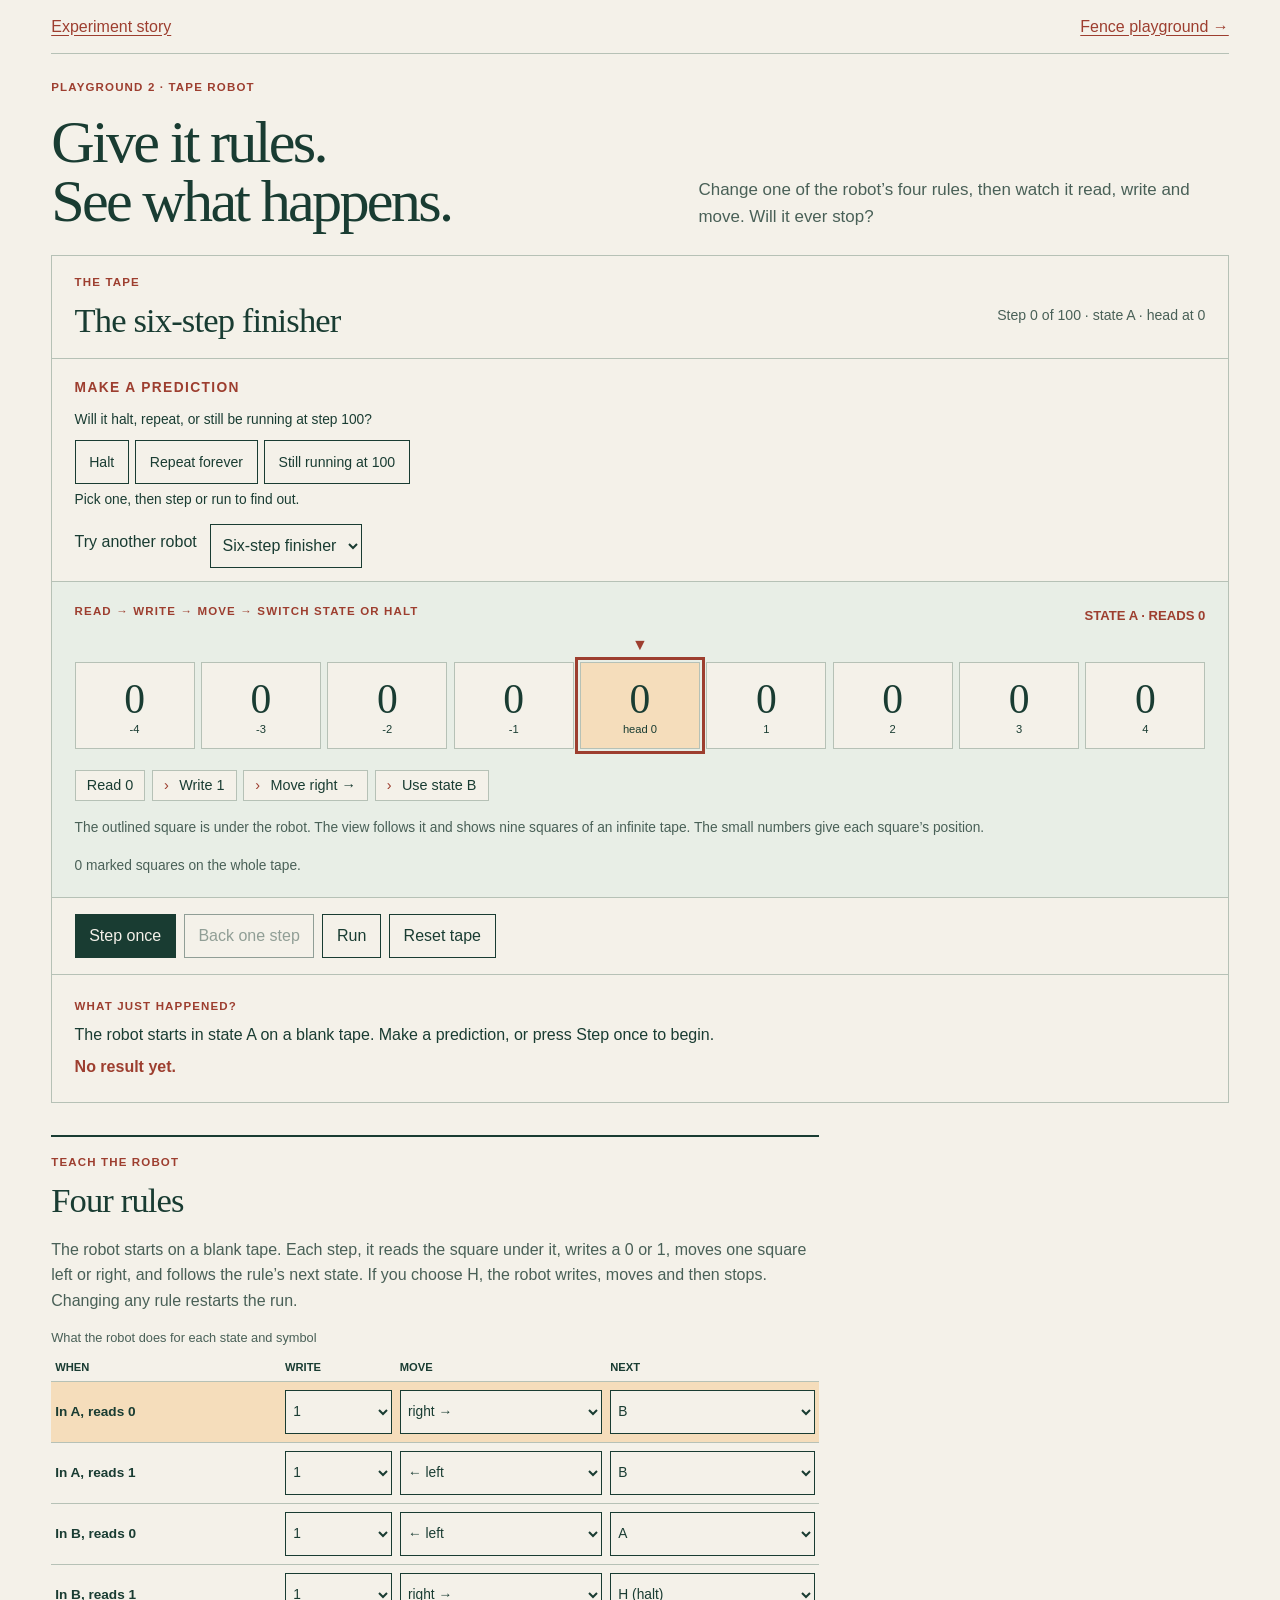
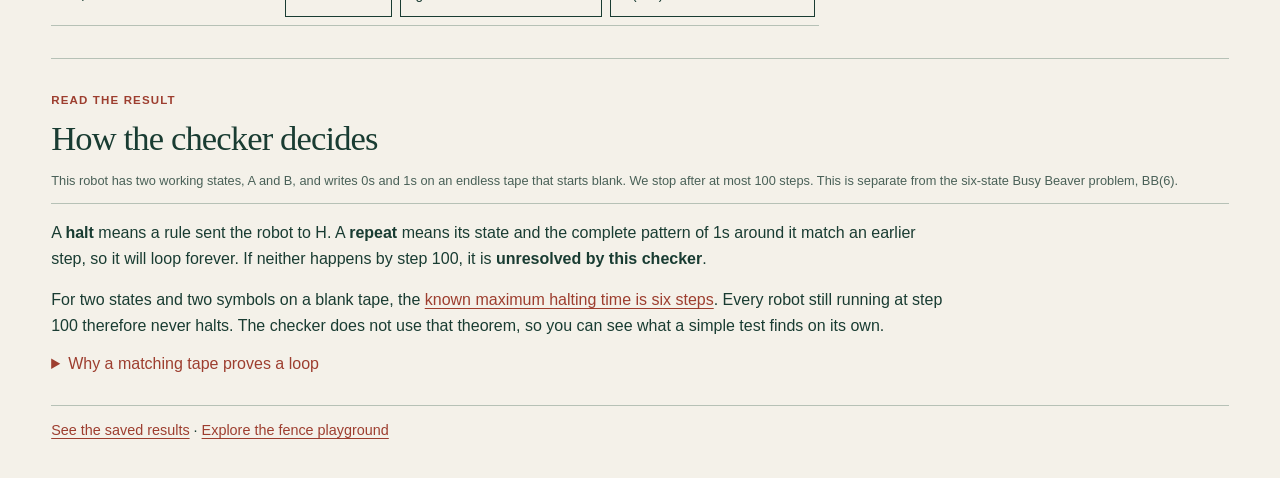
==== commit 6cd1f9c3: "Polish offline demos and make fence controls compact" ====
--- a/site/beaver.html
+++ b/site/beaver.html
@@ -4,7 +4,7 @@
   <meta charset="utf-8">
   <meta name="viewport" content="width=device-width, initial-scale=1">
   <meta name="color-scheme" content="light">
-  <meta name="description" content="An offline, editable two-state Busy Beaver tape robot on a flat tape, with exact step-by-step explanations.">
+  <meta name="description" content="Program a two-state tape robot, step through its run, and see whether the checker finds a halt, proves a repeat or reaches its 100-step limit.">
   <title>Busy Beaver · teach a tape robot</title>
   <link rel="stylesheet" href="playground.css">
   <link rel="stylesheet" href="beaver.css">
@@ -12,27 +12,26 @@
 <body>
   <a class="skip" href="#workbench">Skip to the robot</a>
   <main>
-    <nav class="page-nav" aria-label="Explore the project"><a href="index.html">Experiment story</a><a href="fences.html">Fence playground →</a></nav><noscript><p class="notice">JavaScript is needed to run the tape and edit rules. No simulation has run.</p></noscript>
-    <div class="scope" role="note"><strong>Scope:</strong> Two states (A, B), two symbols (0, 1), initially blank infinite tape, one head at position 0. This playground stops after at most 100 steps. <strong>Six-state Busy Beaver research is separate; no BB(6) claim is made here.</strong></div>
+    <nav class="page-nav" aria-label="Explore the project"><a href="index.html">Experiment story</a><a href="fences.html">Fence playground →</a></nav><noscript><p class="notice">This playground needs JavaScript to run the robot.</p></noscript>
     <section class="intro" aria-labelledby="pageTitle">
-      <p class="eyebrow">An interactive tape robot</p>
+      <p class="eyebrow">Playground 2 · Tape robot</p>
       <h1 id="pageTitle">Give it rules.<br>See what happens.</h1>
-      <p>The robot reads one square, writes a 0 or 1, moves one square left or right, then switches state. Could such a small instruction set keep going forever? Change the rules and watch exactly what each step does.</p>
+      <p>Change one of the robot’s four rules, then watch it read, write and move. Will it ever stop?</p>
     </section>
     <section id="workbench" class="workbench" aria-label="Tape robot workbench">
       <div class="scene-heading"><div><p class="eyebrow">The tape</p><h2 id="presetTitle">The six-step finisher</h2></div><p id="stepReadout" class="step-readout" aria-live="polite">Step 0 of 100 · state A · head at 0</p></div>
-      <div class="semantic-tape"><div class="tape-heading"><p class="eyebrow">Read → write → move → change state</p><p id="robotBadge" class="robot-badge">STATE A · NEXT 0</p></div><div id="tape" class="tape" role="group" aria-label="Nine tape squares around the head"></div><p id="viewNote" class="view-note">The outlined square is under the head. This window follows it, showing nine squares of an infinite tape. Numbers below each square are absolute positions.</p><p id="tapeSummary" class="tape-summary">0 marked squares on the entire tape.</p></div>
+      <div class="prediction-panel"><p class="eyebrow">Make a prediction</p><p id="challenge">Will it halt, repeat, or still be running at step 100?</p><div class="prediction" role="group" aria-label="Predict the result at or before step 100"><button type="button" data-predict="HALTED">Halt</button><button type="button" data-predict="NONHALTING_BY_TRANSLATION_CYCLE">Repeat forever</button><button type="button" data-predict="UNKNOWN_AT_LIMIT">Still running at 100</button></div><p id="predictionFeedback" aria-live="polite">Pick one, then step or run to find out.</p>
+        <div class="presets"><label for="preset">Try another robot</label><select id="preset"><option value="halt">Six-step finisher</option><option value="cycle">Blank wanderer</option><option value="unknown">Growing trail</option><option value="custom" hidden>Your rules</option></select><p>Picking a robot loads its rules on a blank tape.</p></div>
+      </div>
+      <div class="semantic-tape"><div class="tape-heading"><p class="eyebrow">Read → write → move → switch state or halt</p><p id="robotBadge" class="robot-badge">STATE A · READS 0</p></div><div id="tape" class="tape" role="group" aria-label="Nine tape squares around the head"></div><div id="actionStrip" class="action-strip" aria-label="Next rule"></div><p id="viewNote" class="view-note">The outlined square is under the robot. The view follows it and shows nine squares of an infinite tape. The small numbers give each square’s position.</p><p id="tapeSummary" class="tape-summary">0 marked squares on the whole tape.</p></div>
       <div class="control-row" role="group" aria-label="Run controls"><button id="step" type="button">Step once</button><button id="back" type="button" disabled>Back one step</button><button id="run" type="button">Run</button><button id="reset" type="button">Reset tape</button></div>
-      <div class="readout" aria-live="polite" aria-atomic="true"><p class="eyebrow">What just happened?</p><p id="narration">At position 0, state A is ready to read a blank square (0). Choose your prediction, then step.</p><p id="outcome" class="outcome">Ready. No conclusion yet.</p><div id="cycleCompare" class="cycle-compare" hidden><p><strong>Compare the whole situation, relative to the head</strong></p><div class="compare-row"><span id="previousLabel"></span><div id="previousTape" class="compare-tape"></div></div><div class="compare-row"><span id="currentLabel"></span><div id="currentTape" class="compare-tape"></div></div><p id="compareDetail"></p></div></div>
+      <div class="readout" aria-live="polite" aria-atomic="true"><p class="eyebrow">What just happened?</p><p id="narration">The robot starts in state A on a blank tape. Make a prediction, or press Step once to begin.</p><p id="outcome" class="outcome">No result yet.</p><div id="cycleCompare" class="cycle-compare" hidden><p><strong>Same state, same tape, shifted along</strong></p><div class="compare-row"><span id="previousLabel"></span><div id="previousTape" class="compare-tape"></div></div><div class="compare-row"><span id="currentLabel"></span><div id="currentTape" class="compare-tape"></div></div><p id="compareDetail"></p></div></div>
     </section>
-    <section class="below" aria-label="Predict and edit">
-      <div class="lesson"><p class="eyebrow">Make a prediction</p><h2>What will these rules do?</h2><p id="challenge">Predict: will the finisher halt, prove a repeat, or remain unknown by step 100?</p><div class="prediction" role="group" aria-label="Predict the result at or before step 100"><button type="button" data-predict="HALTED">Halt</button><button type="button" data-predict="NONHALTING_BY_TRANSLATION_CYCLE">Prove a repeat</button><button type="button" data-predict="UNKNOWN_AT_LIMIT">Still unknown at 100</button></div><p id="predictionFeedback" aria-live="polite">Pick one, then step or run to find out.</p>
-        <div class="presets"><label for="preset">Try another story</label><select id="preset"><option value="halt">Six-step finisher</option><option value="cycle">Wandering blank tape</option><option value="unknown">Growing trail</option><option value="custom" disabled>My edited rules</option></select><p>Choosing a preset restores its four rules and a blank tape.</p></div>
-      </div>
-      <div class="editor"><p class="eyebrow">Teach the robot</p><h2>Four little rules</h2><p>Choose the action for each state and symbol it reads. <strong>Any edit resets the tape, step count, and prediction.</strong> H means halt after writing and moving; it is not a third working state.</p><div class="rule-table-wrap"><table id="rules"><caption>For each state and read symbol, set write, move, and next state</caption><thead><tr><th scope="col">If it reads</th><th scope="col">Write</th><th scope="col">Move</th><th scope="col">Next</th></tr></thead><tbody id="ruleRows"></tbody></table></div></div>
+    <section class="below" aria-label="Edit the rules">
+      <div class="editor"><p class="eyebrow">Teach the robot</p><h2>Four rules</h2><p>The robot starts on a blank tape. Each step, it reads the square under it, writes a 0 or 1, moves one square left or right, and follows the rule’s next state. If you choose H, the robot writes, moves and then stops. Changing any rule restarts the run.</p><div class="rule-table-wrap"><table id="rules"><caption>What the robot does for each state and symbol</caption><thead><tr><th scope="col">When</th><th scope="col">Write</th><th scope="col">Move</th><th scope="col">Next</th></tr></thead><tbody id="ruleRows"></tbody></table></div></div>
     </section>
-    <section class="explanation" aria-labelledby="meaningTitle"><p class="eyebrow">What did we actually learn?</p><h2 id="meaningTitle">A repeated whole situation is evidence.</h2><p>A <strong>halt</strong> is witnessed when a rule sends the robot to H. A <strong>translation cycle</strong> needs the same working state and the same <em>entire finite set</em> of 1s at the same offsets from the head as at an earlier step. The absolute head position can differ. Because the untouched tape is 0 everywhere else and the rules work the same at every position, every later action repeats with that shift. It cannot reach H in a later cycle if it did not reach H in the first one.</p><p>After 100 steps without either witness, the answer is <strong>unknown at the limit</strong>. A growing trail may look endless, but a cutoff does not prove it. This is a bounded teaching simulation, not a solver for arbitrary machines or a proof about BB(6).</p></section>
-    <footer><a href="index.html#busy-beaver">See the saved run on the main learning page</a> · <a href="fences.html">Explore the fence playground</a></footer>
+    <section class="explanation" aria-labelledby="meaningTitle"><p class="eyebrow">Read the result</p><h2 id="meaningTitle">How the checker decides</h2><div class="scope" role="note">This robot has two working states, A and B, and writes 0s and 1s on an endless tape that starts blank. We stop after at most 100 steps. This is separate from the six-state Busy Beaver problem, BB(6).</div><p>A <strong>halt</strong> means a rule sent the robot to H. A <strong>repeat</strong> means its state and the complete pattern of 1s around it match an earlier step, so it will loop forever. If neither happens by step 100, it is <strong>unresolved by this checker</strong>.</p><p>For two states and two symbols on a blank tape, the <a href="https://mathworld.wolfram.com/BusyBeaver.html">known maximum halting time is six steps</a>. Every robot still running at step 100 therefore never halts. The checker does not use that theorem, so you can see what a simple test finds on its own.</p><details><summary>Why a matching tape proves a loop</summary><p>Every square outside the complete set of 1s is blank, and each rule acts the same way wherever the robot stands. When the state and the pattern around the robot match an earlier step, the next steps must match too, shifted along the tape.</p><p>The checker can miss other ways a robot runs forever. The growing trail has a halt rule but keeps reaching fresh blank squares, so it never uses that rule.</p></details></section>
+    <footer><a href="index.html#busy-beaver">See the saved results</a> · <a href="fences.html">Explore the fence playground</a></footer>
   </main>
   <script src="beaver-core.js"></script>
   <script src="beaver.js"></script>
--- a/site/playground.css
+++ b/site/playground.css
@@ -34,7 +34,7 @@
 .hint, .source-note { color: var(--soft); font-size: .88rem; }
 .notice { padding: 1rem; border: 1px solid var(--red); }
 .skip, .skip-link { position: fixed; top: .5rem; transform: translateY(-200%); left: 1rem; z-index: 10; background: var(--ink); color: var(--paper); padding: .8rem; }
-.skip:focus, .skip-link:focus { transform: none; }
+.skip:focus-visible, .skip-link:focus-visible { transform: none; }
 footer { border-top: 1px solid var(--line); padding: 1rem 0 2.5rem; font-size: .9rem; }
 footer p { color: var(--soft); }
 @media(max-width: 760px) {
--- a/site/beaver.css
+++ b/site/beaver.css
@@ -18,7 +18,7 @@
 .readout { padding: 1rem 1.4rem; border-top: 1px solid var(--line); }
 .readout p { max-width: 65rem; margin: .4rem 0; }
 .outcome { color: var(--red); font-weight: 700; }
-.below { display: grid; grid-template-columns: .9fr 1.1fr; gap: 3rem; padding: 2.5rem 0; }
+.below { padding: 2rem 0; max-width: 48rem; }
 .lesson, .editor { min-width: 0; border-top: 2px solid var(--ink); padding-top: 1rem; }
 .lesson > p:not(.eyebrow), .editor > p:not(.eyebrow), .presets p { color: var(--soft); }
 .prediction { display: flex; flex-wrap: wrap; gap: .4rem; }
@@ -60,3 +60,22 @@
   th, td { padding-inline: .1rem; }
   .tape-cell small { font-size: .5rem; }
 }
+
+.action-strip { display: flex; flex-wrap: wrap; gap: .4rem; margin-top: 1.3rem; }
+.action-strip span { border: 1px solid var(--line); padding: .4rem .7rem; font-size: .9rem; background: var(--paper); }
+.action-strip span + span::before { content: '›'; padding-right: .65rem; color: var(--red); }
+.tape-cell.is-marked { background: #f2d5a9; }
+.tape-cell.just-written { box-shadow: inset 0 -4px var(--red); }
+.tape-cell.just-written::after { content: 'wrote'; position: absolute; bottom: -.95rem; left: 0; right: 0; font-size: .62rem; color: var(--red); }
+
+.prediction-panel { padding: .8rem 1.4rem; border-top: 1px solid var(--line); }
+.prediction-panel p { margin: .3rem 0 .6rem; font-size: .86rem; }
+.prediction-panel .presets { margin-top: .8rem; display: flex; flex-wrap: wrap; align-items: center; gap: .4rem .8rem; }
+.prediction-panel .presets select { width: auto; max-width: 100%; }
+.prediction-panel .presets p { display: none; }
+.explanation summary { cursor: pointer; color: var(--red); }
+@media(max-width: 760px) { .prediction-panel { padding-inline: .8rem; } }
+
+.intro { padding: 1.5rem 0; }
+.intro h1 { font-size: clamp(2.8rem, 4.7vw, 4rem); }
+.prediction-panel #predictionFeedback { margin-bottom: 0; }
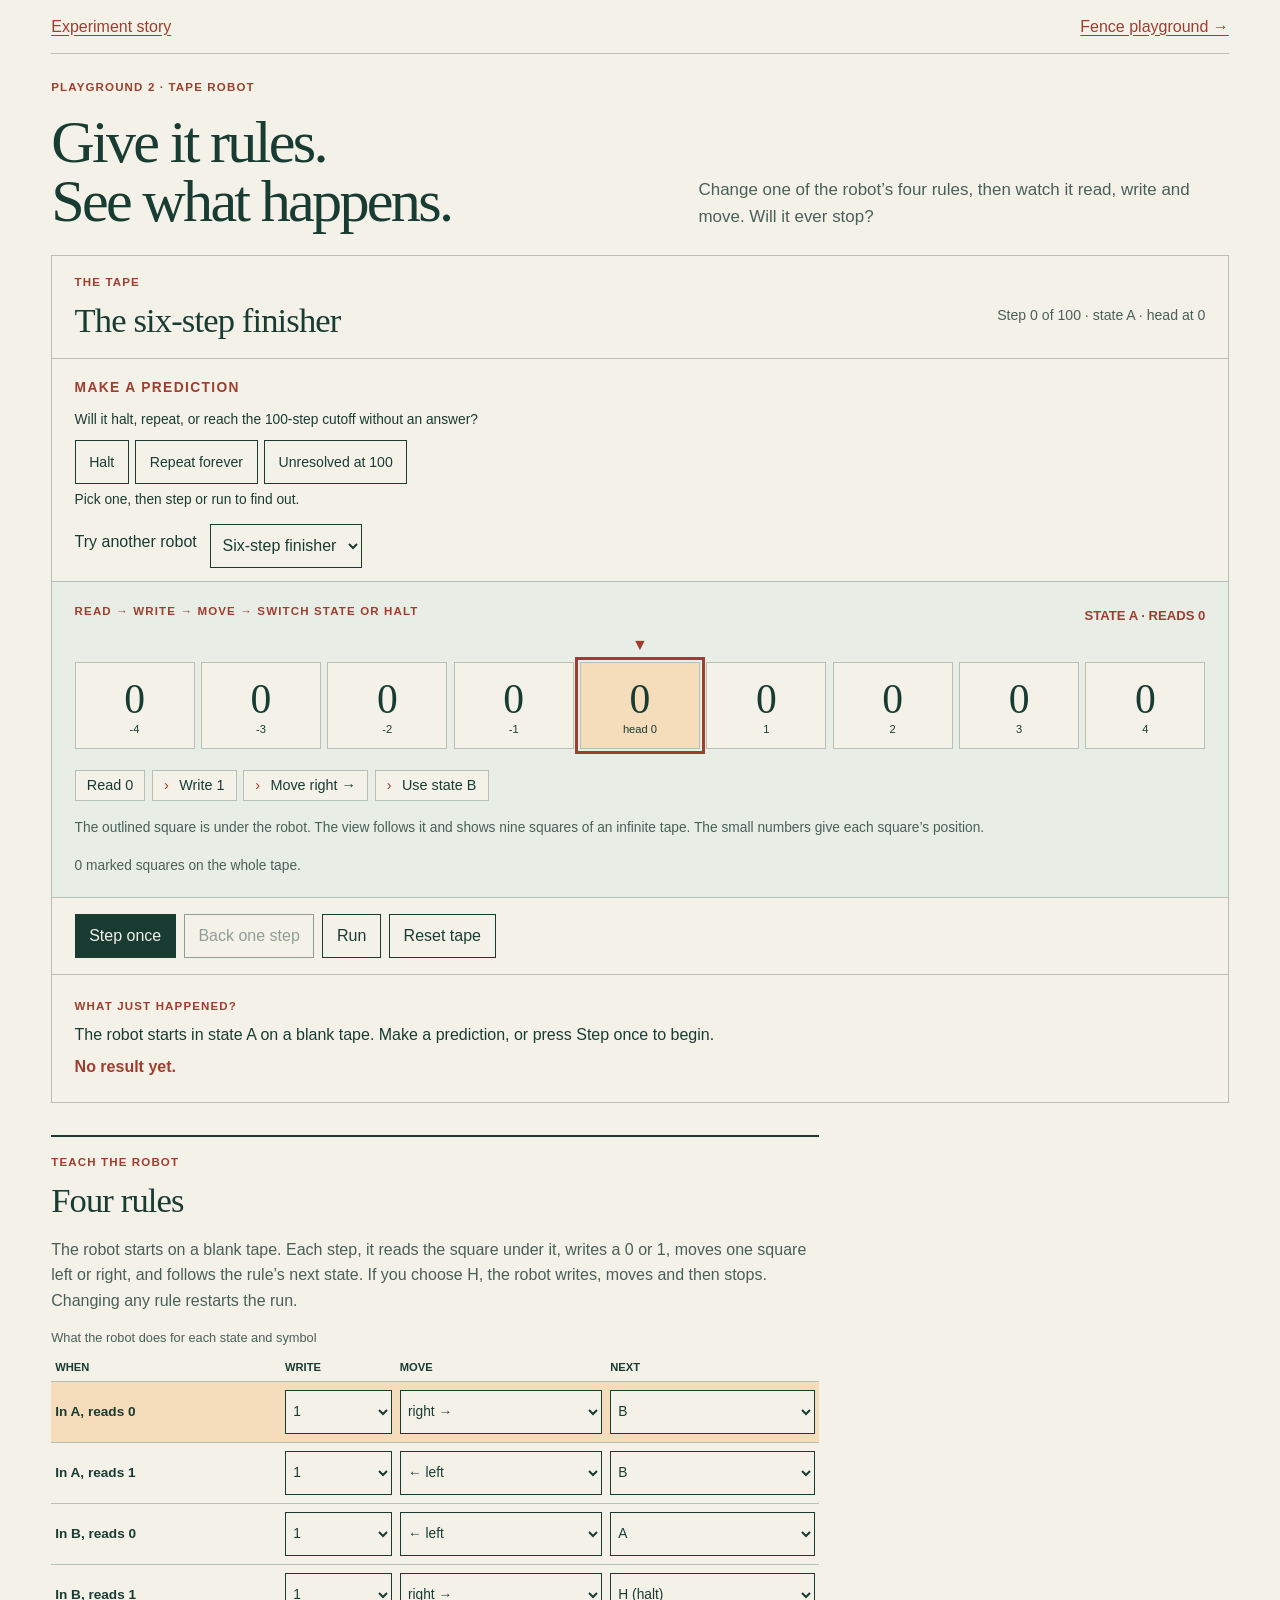
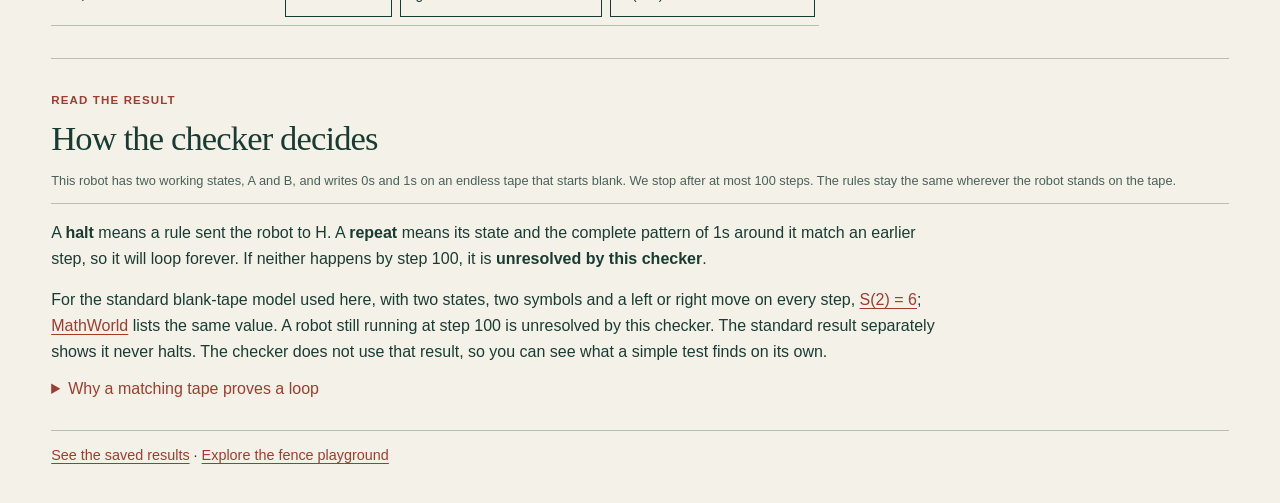
==== commit 70f589dd: "Publish visitor-facing math playgrounds" ====
--- a/site/beaver.html
+++ b/site/beaver.html
@@ -20,7 +20,7 @@
     </section>
     <section id="workbench" class="workbench" aria-label="Tape robot workbench">
       <div class="scene-heading"><div><p class="eyebrow">The tape</p><h2 id="presetTitle">The six-step finisher</h2></div><p id="stepReadout" class="step-readout" aria-live="polite">Step 0 of 100 · state A · head at 0</p></div>
-      <div class="prediction-panel"><p class="eyebrow">Make a prediction</p><p id="challenge">Will it halt, repeat, or still be running at step 100?</p><div class="prediction" role="group" aria-label="Predict the result at or before step 100"><button type="button" data-predict="HALTED">Halt</button><button type="button" data-predict="NONHALTING_BY_TRANSLATION_CYCLE">Repeat forever</button><button type="button" data-predict="UNKNOWN_AT_LIMIT">Still running at 100</button></div><p id="predictionFeedback" aria-live="polite">Pick one, then step or run to find out.</p>
+      <div class="prediction-panel"><p class="eyebrow">Make a prediction</p><p id="challenge">Will it halt, repeat, or reach the 100-step cutoff without an answer?</p><div class="prediction" role="group" aria-label="Predict the result at or before step 100"><button type="button" data-predict="HALTED">Halt</button><button type="button" data-predict="NONHALTING_BY_TRANSLATION_CYCLE">Repeat forever</button><button type="button" data-predict="UNKNOWN_AT_LIMIT">Unresolved at 100</button></div><p id="predictionFeedback" aria-live="polite">Pick one, then step or run to find out.</p>
         <div class="presets"><label for="preset">Try another robot</label><select id="preset"><option value="halt">Six-step finisher</option><option value="cycle">Blank wanderer</option><option value="unknown">Growing trail</option><option value="custom" hidden>Your rules</option></select><p>Picking a robot loads its rules on a blank tape.</p></div>
       </div>
       <div class="semantic-tape"><div class="tape-heading"><p class="eyebrow">Read → write → move → switch state or halt</p><p id="robotBadge" class="robot-badge">STATE A · READS 0</p></div><div id="tape" class="tape" role="group" aria-label="Nine tape squares around the head"></div><div id="actionStrip" class="action-strip" aria-label="Next rule"></div><p id="viewNote" class="view-note">The outlined square is under the robot. The view follows it and shows nine squares of an infinite tape. The small numbers give each square’s position.</p><p id="tapeSummary" class="tape-summary">0 marked squares on the whole tape.</p></div>
@@ -30,7 +30,7 @@
     <section class="below" aria-label="Edit the rules">
       <div class="editor"><p class="eyebrow">Teach the robot</p><h2>Four rules</h2><p>The robot starts on a blank tape. Each step, it reads the square under it, writes a 0 or 1, moves one square left or right, and follows the rule’s next state. If you choose H, the robot writes, moves and then stops. Changing any rule restarts the run.</p><div class="rule-table-wrap"><table id="rules"><caption>What the robot does for each state and symbol</caption><thead><tr><th scope="col">When</th><th scope="col">Write</th><th scope="col">Move</th><th scope="col">Next</th></tr></thead><tbody id="ruleRows"></tbody></table></div></div>
     </section>
-    <section class="explanation" aria-labelledby="meaningTitle"><p class="eyebrow">Read the result</p><h2 id="meaningTitle">How the checker decides</h2><div class="scope" role="note">This robot has two working states, A and B, and writes 0s and 1s on an endless tape that starts blank. We stop after at most 100 steps. This is separate from the six-state Busy Beaver problem, BB(6).</div><p>A <strong>halt</strong> means a rule sent the robot to H. A <strong>repeat</strong> means its state and the complete pattern of 1s around it match an earlier step, so it will loop forever. If neither happens by step 100, it is <strong>unresolved by this checker</strong>.</p><p>For two states and two symbols on a blank tape, the <a href="https://mathworld.wolfram.com/BusyBeaver.html">known maximum halting time is six steps</a>. Every robot still running at step 100 therefore never halts. The checker does not use that theorem, so you can see what a simple test finds on its own.</p><details><summary>Why a matching tape proves a loop</summary><p>Every square outside the complete set of 1s is blank, and each rule acts the same way wherever the robot stands. When the state and the pattern around the robot match an earlier step, the next steps must match too, shifted along the tape.</p><p>The checker can miss other ways a robot runs forever. The growing trail has a halt rule but keeps reaching fresh blank squares, so it never uses that rule.</p></details></section>
+    <section class="explanation" aria-labelledby="meaningTitle"><p class="eyebrow">Read the result</p><h2 id="meaningTitle">How the checker decides</h2><div class="scope" role="note">This robot has two working states, A and B, and writes 0s and 1s on an endless tape that starts blank. We stop after at most 100 steps. The rules stay the same wherever the robot stands on the tape.</div><p>A <strong>halt</strong> means a rule sent the robot to H. A <strong>repeat</strong> means its state and the complete pattern of 1s around it match an earlier step, so it will loop forever. If neither happens by step 100, it is <strong>unresolved by this checker</strong>.</p><p>For the standard blank-tape model used here, with two states, two symbols and a left or right move on every step, <a href="https://oeis.org/A060843">S(2) = 6</a>; <a href="https://mathworld.wolfram.com/BusyBeaver.html">MathWorld</a> lists the same value. A robot still running at step 100 is unresolved by this checker. The standard result separately shows it never halts. The checker does not use that result, so you can see what a simple test finds on its own.</p><details><summary>Why a matching tape proves a loop</summary><p>Every square outside the complete set of 1s is blank, and each rule acts the same way wherever the robot stands. When the state and the pattern around the robot match an earlier step, the next steps must match too, shifted along the tape.</p><p>The checker can miss other ways a robot runs forever. The growing trail has a halt rule but keeps reaching fresh blank squares, so it never uses that rule.</p></details></section>
     <footer><a href="index.html#busy-beaver">See the saved results</a> · <a href="fences.html">Explore the fence playground</a></footer>
   </main>
   <script src="beaver-core.js"></script>
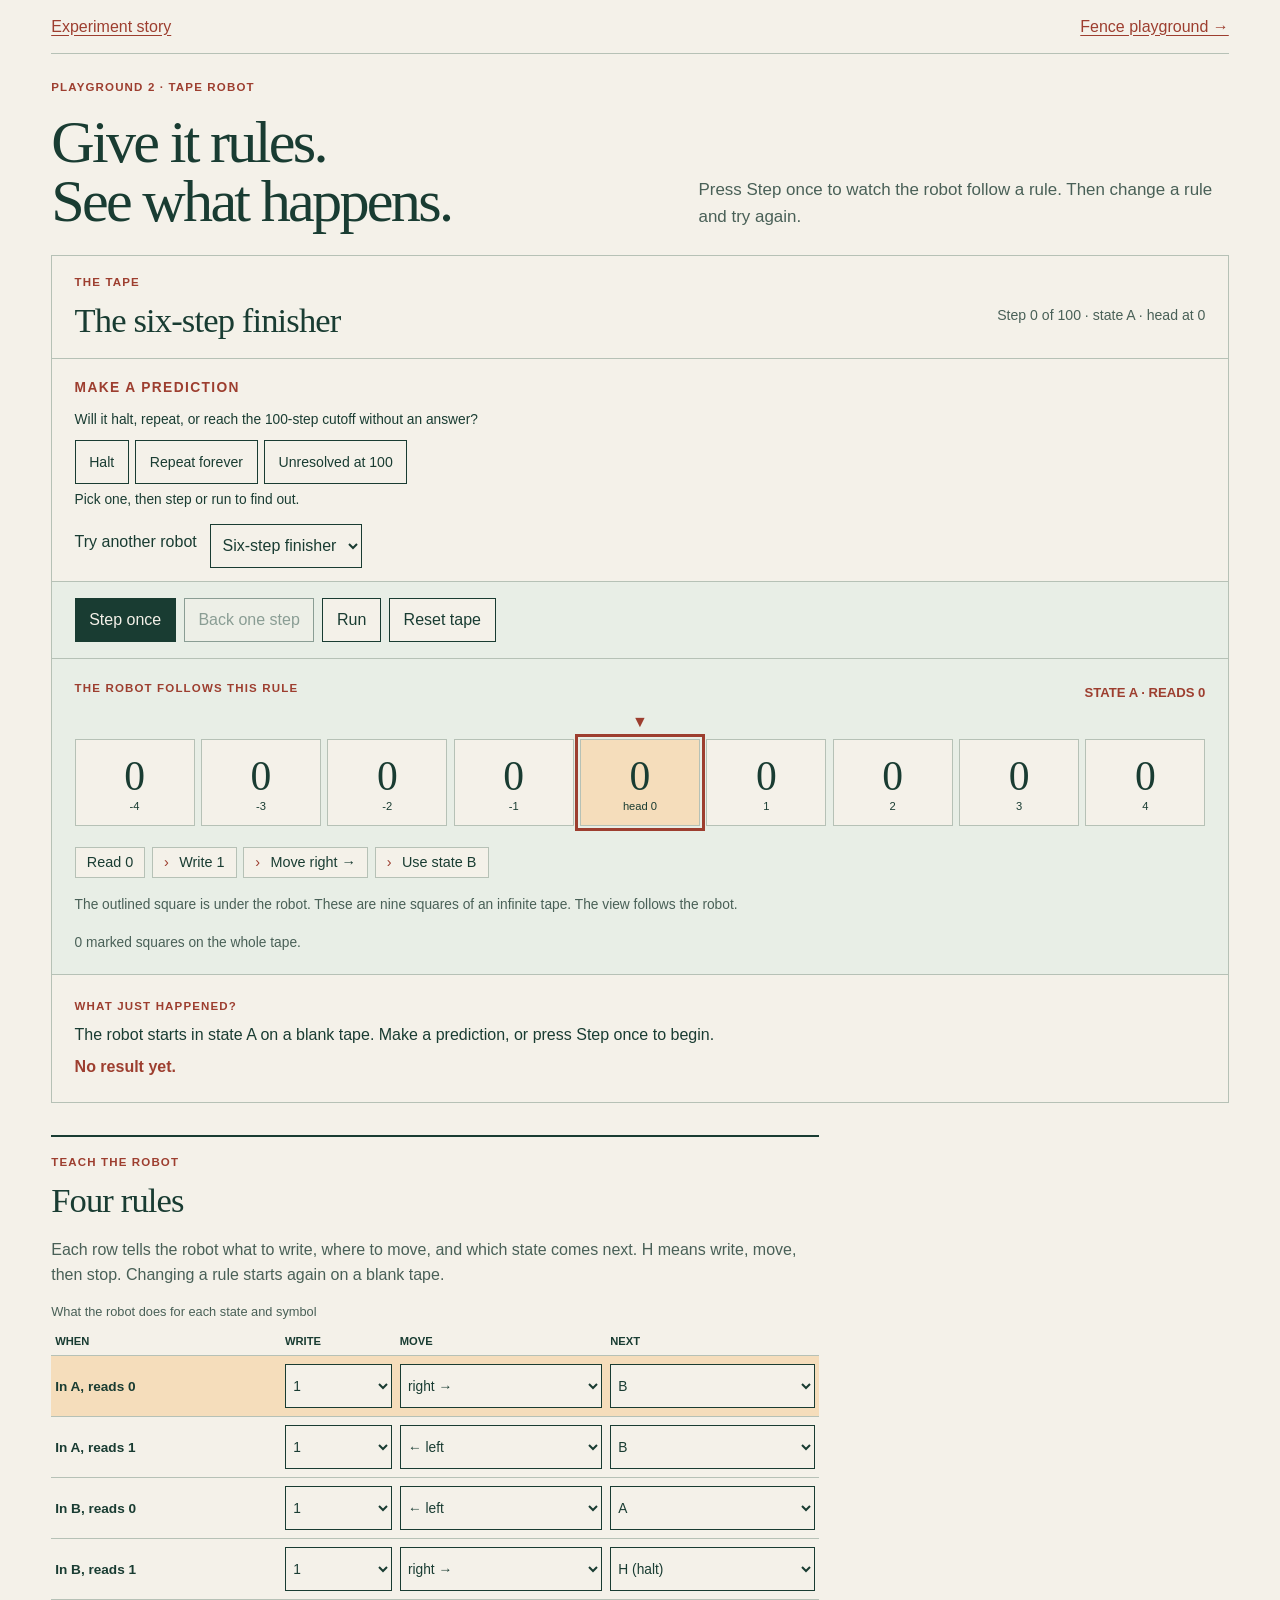
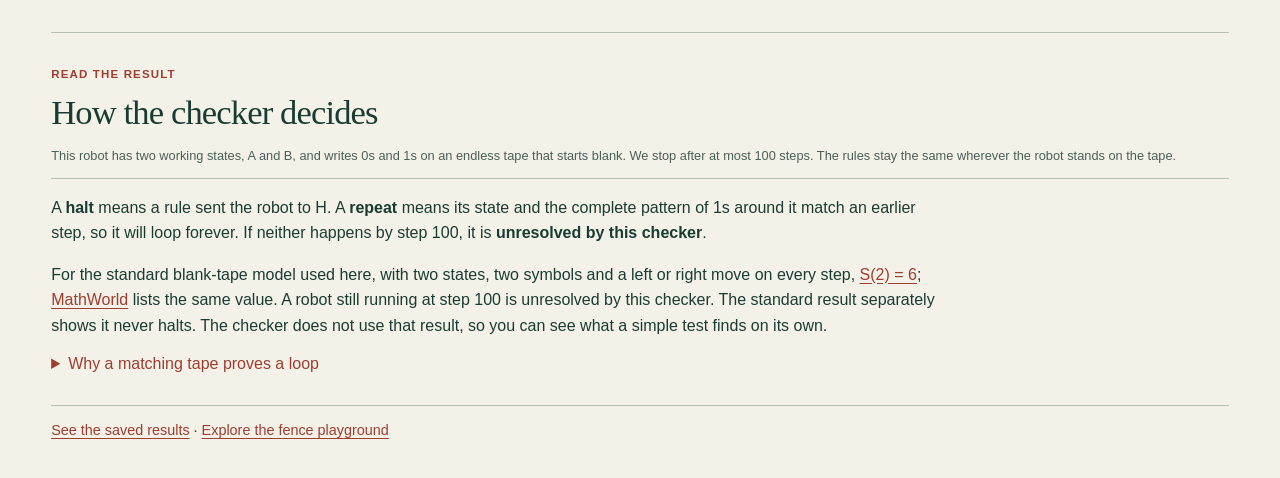
==== commit 4639f8f3: "Make the math playgrounds visual and touch-friendly" ====
--- a/site/beaver.html
+++ b/site/beaver.html
@@ -16,19 +16,19 @@
     <section class="intro" aria-labelledby="pageTitle">
       <p class="eyebrow">Playground 2 · Tape robot</p>
       <h1 id="pageTitle">Give it rules.<br>See what happens.</h1>
-      <p>Change one of the robot’s four rules, then watch it read, write and move. Will it ever stop?</p>
+      <p>Press Step once to watch the robot follow a rule. Then change a rule and try again.</p>
     </section>
     <section id="workbench" class="workbench" aria-label="Tape robot workbench">
       <div class="scene-heading"><div><p class="eyebrow">The tape</p><h2 id="presetTitle">The six-step finisher</h2></div><p id="stepReadout" class="step-readout" aria-live="polite">Step 0 of 100 · state A · head at 0</p></div>
       <div class="prediction-panel"><p class="eyebrow">Make a prediction</p><p id="challenge">Will it halt, repeat, or reach the 100-step cutoff without an answer?</p><div class="prediction" role="group" aria-label="Predict the result at or before step 100"><button type="button" data-predict="HALTED">Halt</button><button type="button" data-predict="NONHALTING_BY_TRANSLATION_CYCLE">Repeat forever</button><button type="button" data-predict="UNKNOWN_AT_LIMIT">Unresolved at 100</button></div><p id="predictionFeedback" aria-live="polite">Pick one, then step or run to find out.</p>
         <div class="presets"><label for="preset">Try another robot</label><select id="preset"><option value="halt">Six-step finisher</option><option value="cycle">Blank wanderer</option><option value="unknown">Growing trail</option><option value="custom" hidden>Your rules</option></select><p>Picking a robot loads its rules on a blank tape.</p></div>
       </div>
-      <div class="semantic-tape"><div class="tape-heading"><p class="eyebrow">Read → write → move → switch state or halt</p><p id="robotBadge" class="robot-badge">STATE A · READS 0</p></div><div id="tape" class="tape" role="group" aria-label="Nine tape squares around the head"></div><div id="actionStrip" class="action-strip" aria-label="Next rule"></div><p id="viewNote" class="view-note">The outlined square is under the robot. The view follows it and shows nine squares of an infinite tape. The small numbers give each square’s position.</p><p id="tapeSummary" class="tape-summary">0 marked squares on the whole tape.</p></div>
       <div class="control-row" role="group" aria-label="Run controls"><button id="step" type="button">Step once</button><button id="back" type="button" disabled>Back one step</button><button id="run" type="button">Run</button><button id="reset" type="button">Reset tape</button></div>
+      <div class="semantic-tape"><div class="tape-heading"><p class="eyebrow">The robot follows this rule</p><p id="robotBadge" class="robot-badge">STATE A · READS 0</p></div><div id="tape" class="tape" role="group" aria-label="Nine tape squares around the head"></div><div id="actionStrip" class="action-strip" aria-label="Next rule"></div><p id="viewNote" class="view-note">The outlined square is under the robot. These are nine squares of an infinite tape. The view follows the robot.</p><p id="tapeSummary" class="tape-summary">0 marked squares on the whole tape.</p></div>
       <div class="readout" aria-live="polite" aria-atomic="true"><p class="eyebrow">What just happened?</p><p id="narration">The robot starts in state A on a blank tape. Make a prediction, or press Step once to begin.</p><p id="outcome" class="outcome">No result yet.</p><div id="cycleCompare" class="cycle-compare" hidden><p><strong>Same state, same tape, shifted along</strong></p><div class="compare-row"><span id="previousLabel"></span><div id="previousTape" class="compare-tape"></div></div><div class="compare-row"><span id="currentLabel"></span><div id="currentTape" class="compare-tape"></div></div><p id="compareDetail"></p></div></div>
     </section>
     <section class="below" aria-label="Edit the rules">
-      <div class="editor"><p class="eyebrow">Teach the robot</p><h2>Four rules</h2><p>The robot starts on a blank tape. Each step, it reads the square under it, writes a 0 or 1, moves one square left or right, and follows the rule’s next state. If you choose H, the robot writes, moves and then stops. Changing any rule restarts the run.</p><div class="rule-table-wrap"><table id="rules"><caption>What the robot does for each state and symbol</caption><thead><tr><th scope="col">When</th><th scope="col">Write</th><th scope="col">Move</th><th scope="col">Next</th></tr></thead><tbody id="ruleRows"></tbody></table></div></div>
+      <div class="editor"><p class="eyebrow">Teach the robot</p><h2>Four rules</h2><p>Each row tells the robot what to write, where to move, and which state comes next. H means write, move, then stop. Changing a rule starts again on a blank tape.</p><div class="rule-table-wrap"><table id="rules"><caption>What the robot does for each state and symbol</caption><thead><tr><th scope="col">When</th><th scope="col">Write</th><th scope="col">Move</th><th scope="col">Next</th></tr></thead><tbody id="ruleRows"></tbody></table></div></div>
     </section>
     <section class="explanation" aria-labelledby="meaningTitle"><p class="eyebrow">Read the result</p><h2 id="meaningTitle">How the checker decides</h2><div class="scope" role="note">This robot has two working states, A and B, and writes 0s and 1s on an endless tape that starts blank. We stop after at most 100 steps. The rules stay the same wherever the robot stands on the tape.</div><p>A <strong>halt</strong> means a rule sent the robot to H. A <strong>repeat</strong> means its state and the complete pattern of 1s around it match an earlier step, so it will loop forever. If neither happens by step 100, it is <strong>unresolved by this checker</strong>.</p><p>For the standard blank-tape model used here, with two states, two symbols and a left or right move on every step, <a href="https://oeis.org/A060843">S(2) = 6</a>; <a href="https://mathworld.wolfram.com/BusyBeaver.html">MathWorld</a> lists the same value. A robot still running at step 100 is unresolved by this checker. The standard result separately shows it never halts. The checker does not use that result, so you can see what a simple test finds on its own.</p><details><summary>Why a matching tape proves a loop</summary><p>Every square outside the complete set of 1s is blank, and each rule acts the same way wherever the robot stands. When the state and the pattern around the robot match an earlier step, the next steps must match too, shifted along the tape.</p><p>The checker can miss other ways a robot runs forever. The growing trail has a halt rule but keeps reaching fresh blank squares, so it never uses that rule.</p></details></section>
     <footer><a href="index.html#busy-beaver">See the saved results</a> · <a href="fences.html">Explore the fence playground</a></footer>
--- a/site/beaver.css
+++ b/site/beaver.css
@@ -79,3 +79,27 @@
 .intro { padding: 1.5rem 0; }
 .intro h1 { font-size: clamp(2.8rem, 4.7vw, 4rem); }
 .prediction-panel #predictionFeedback { margin-bottom: 0; }
+
+/* Keep the next action beside the thing it changes, before the explanation. */
+.control-row { background: var(--board); }
+@media(max-width: 760px) {
+  .intro { padding: 1.1rem 0; gap: .7rem; }
+  .intro h1 { font-size: 2.5rem; }
+  .intro .eyebrow { margin-bottom: 0; }
+  .scene-heading { gap: .5rem; padding-block: .75rem; }
+  .scene-heading h2 { font-size: 1.4rem; }
+  .prediction-panel { padding-block: .6rem; }
+  .prediction-panel > .eyebrow { display: none; }
+  .control-row { padding-block: .65rem; gap: .4rem; }
+  .control-row button { padding-inline: .65rem; font-size: .85rem; }
+  .semantic-tape { padding-top: 1rem; }
+  .tape-heading { margin-bottom: 1.6rem; }
+}
+@media(max-width: 380px) {
+  .intro h1 { font-size: 2.15rem; }
+  .intro > p:last-child { font-size: .95rem; }
+  .prediction button { font-size: .8rem; padding-inline: .5rem; }
+  .prediction-panel .presets { gap: .2rem; }
+  .prediction-panel .presets label { font-size: .8rem; }
+  .prediction-panel .presets select { font-size: .85rem; }
+}
